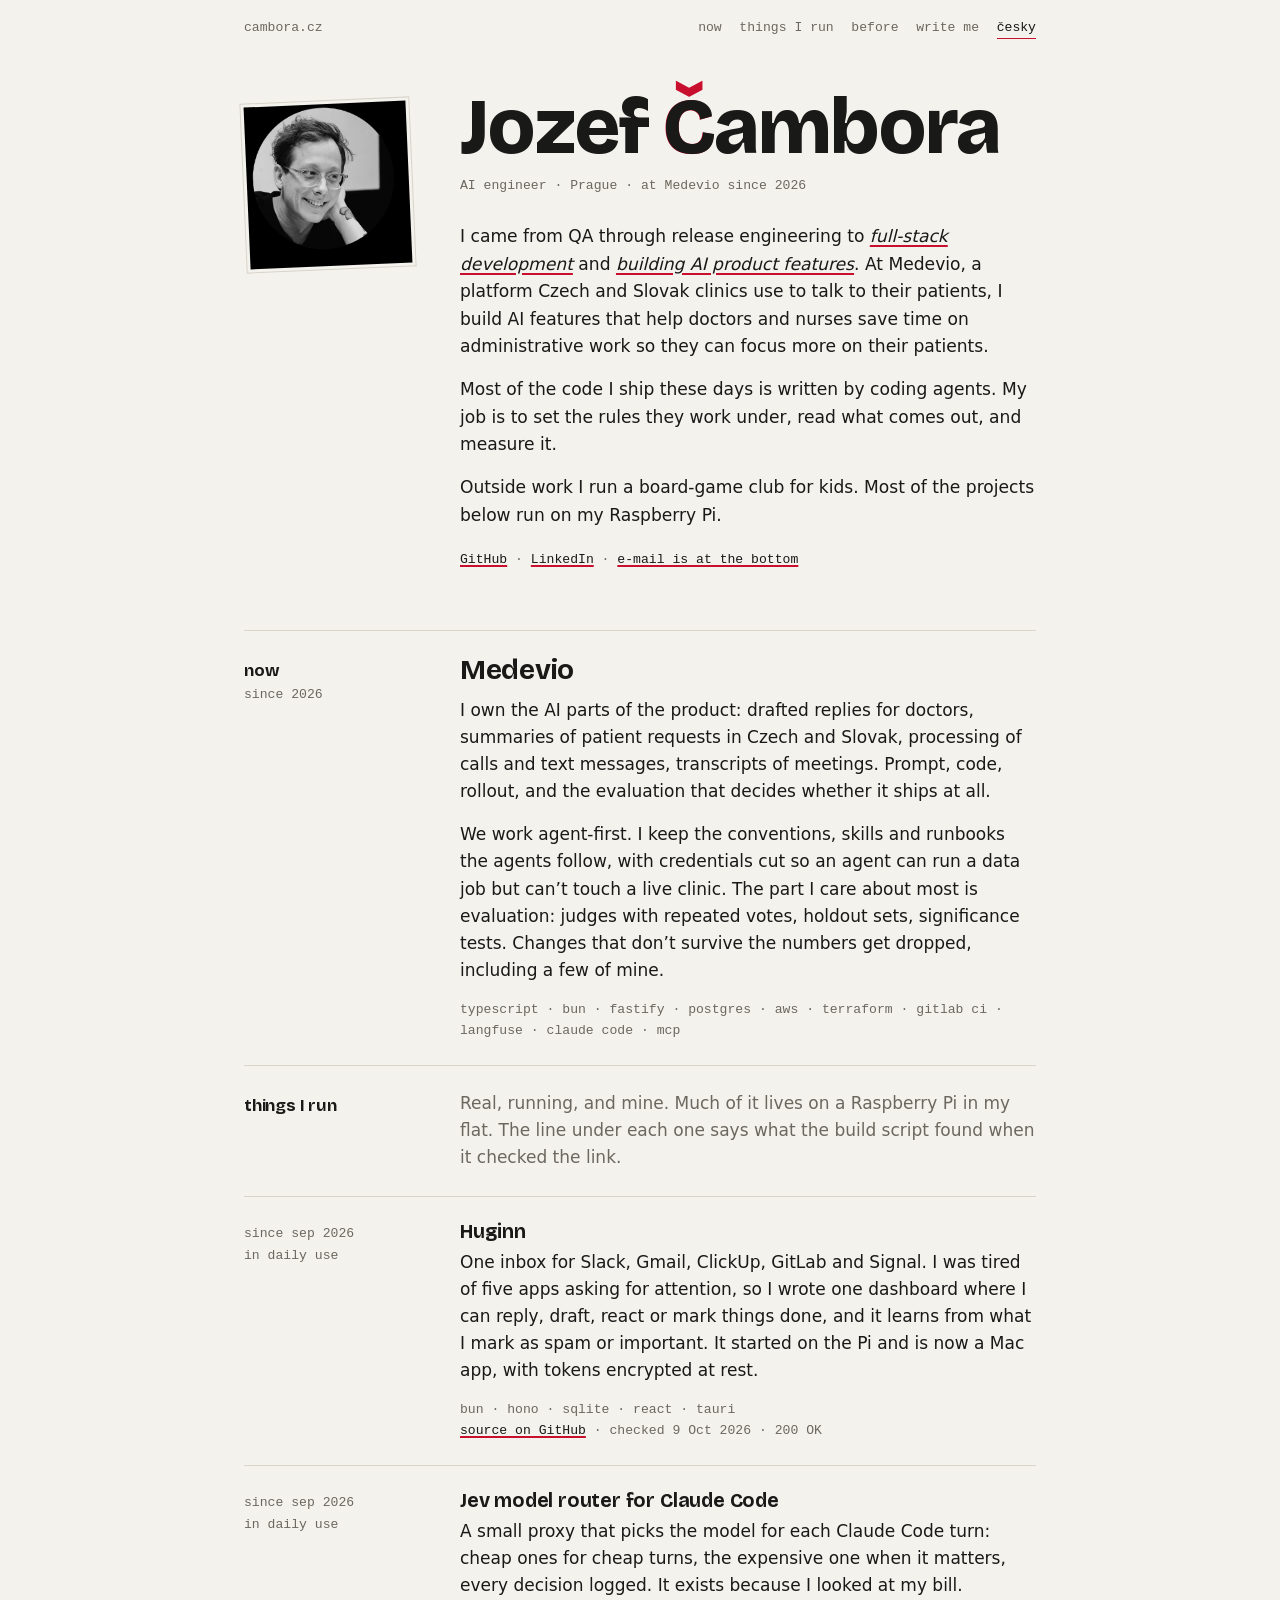
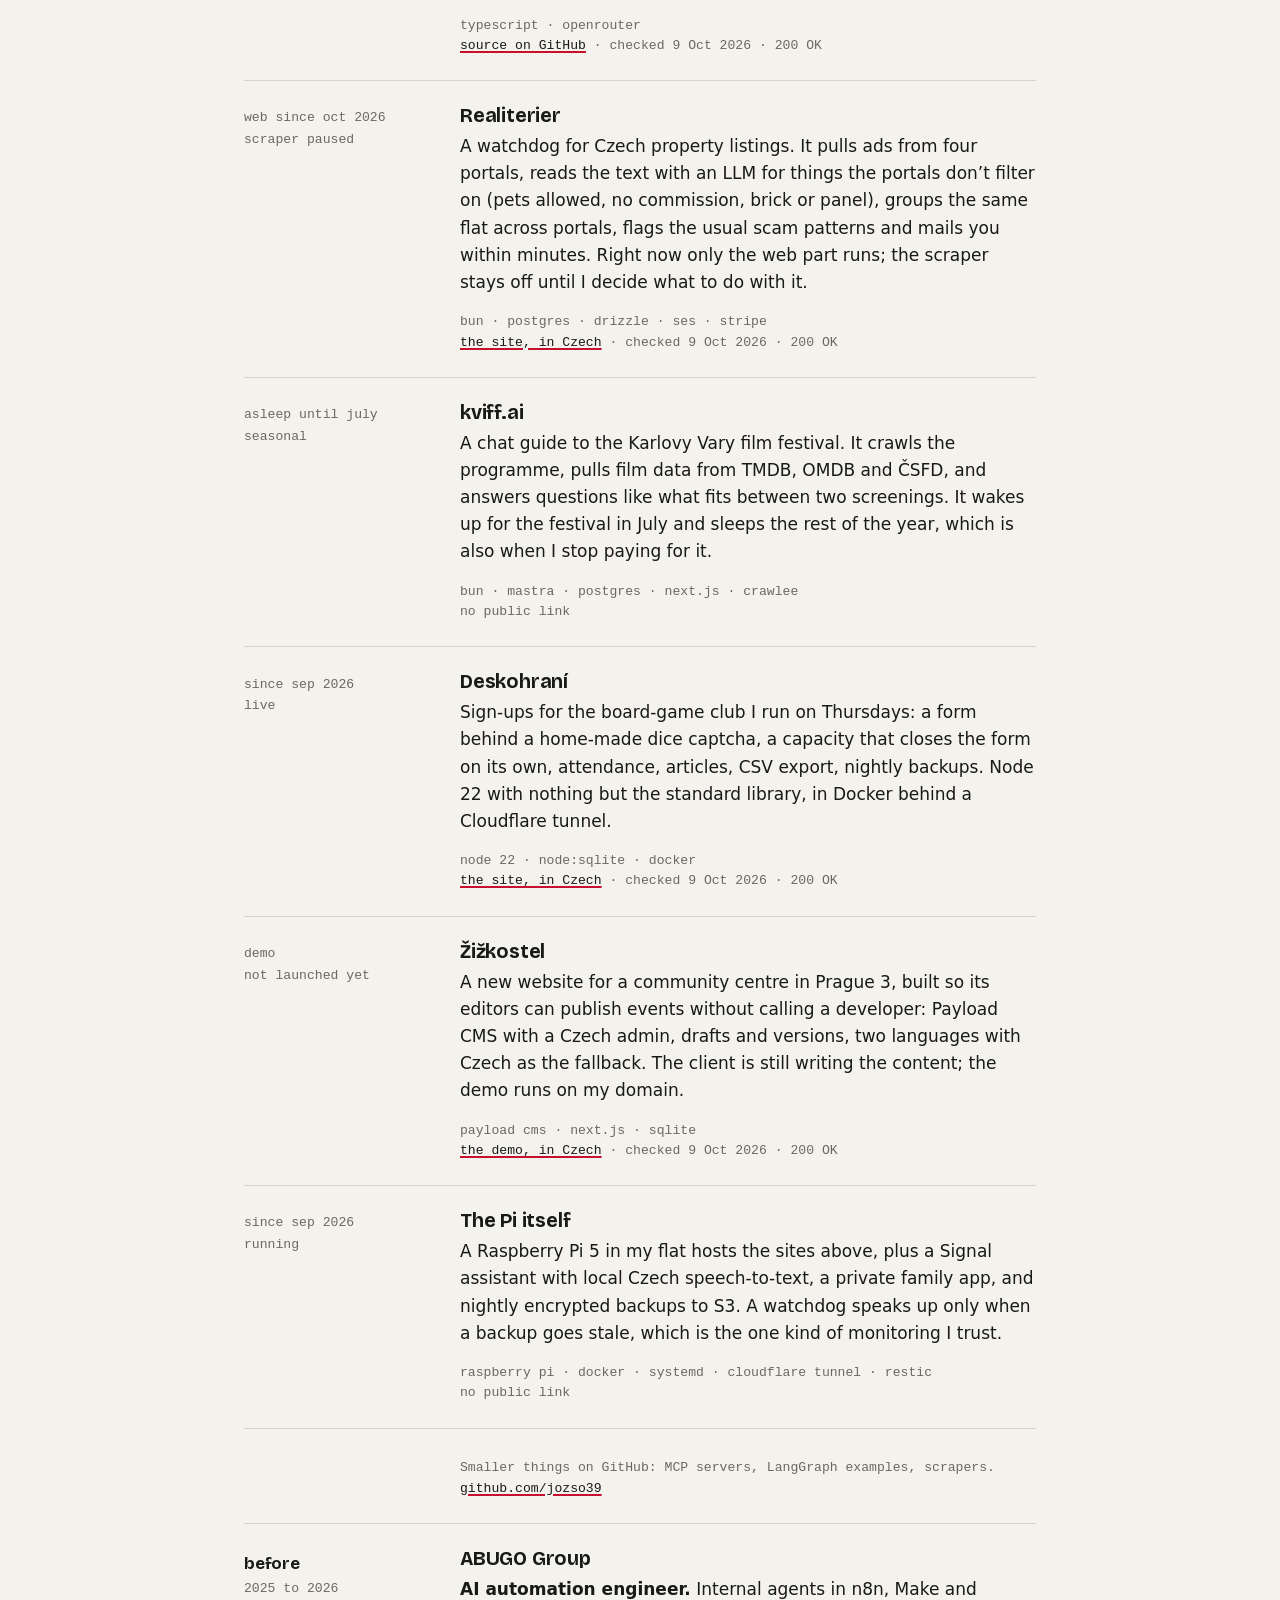
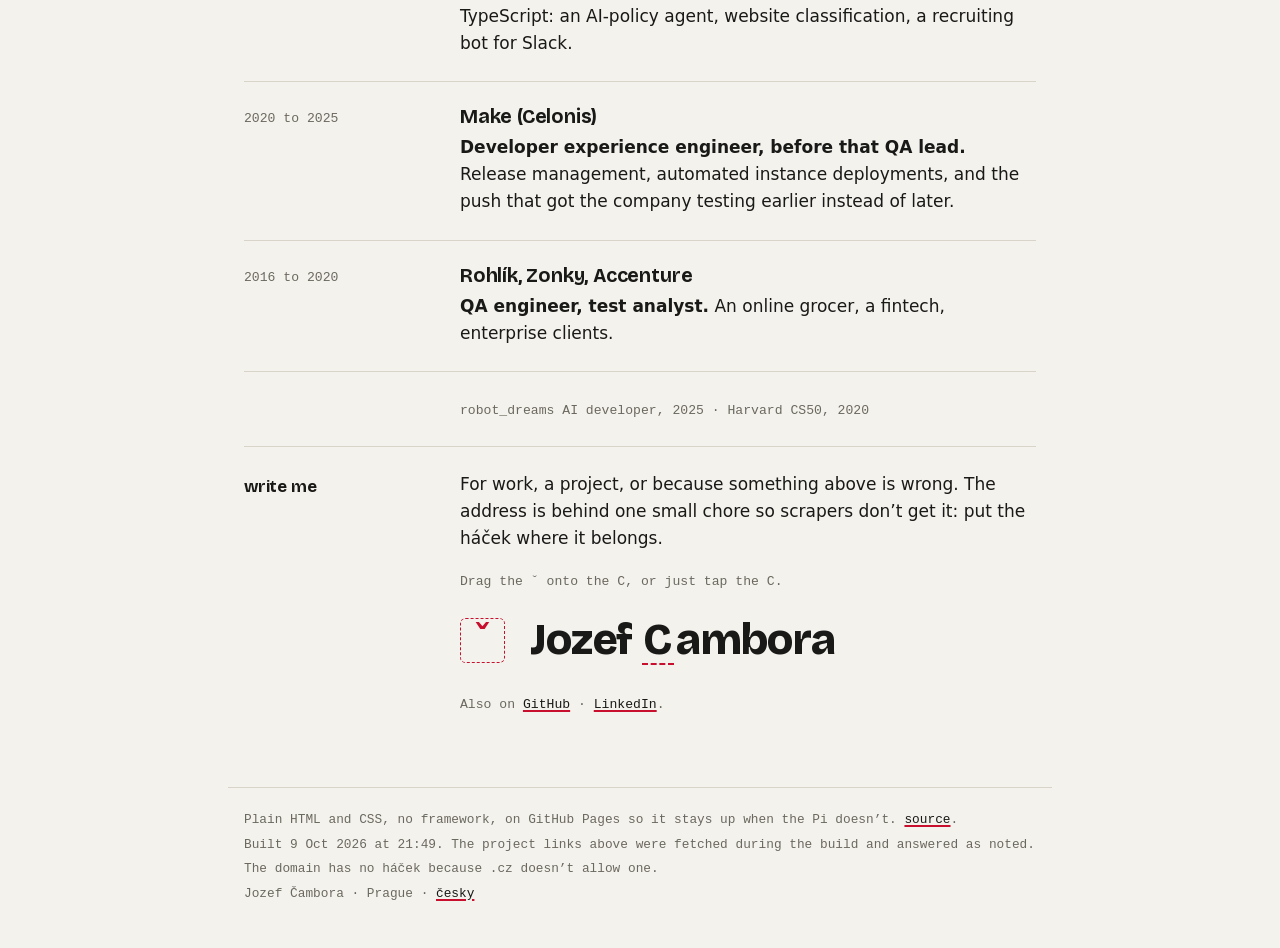
==== docs/index.html @ d1ac1c64 "Háček puzzle: see-through hook, letters sparkle as it passes over them While carried, the caron has " ====
<!doctype html>
<html lang="en">
<head>
<meta charset="utf-8">
<meta name="viewport" content="width=device-width,initial-scale=1">
<title>Jozef Čambora, AI engineer in Prague</title>
<meta name="description" content="QA and release engineering first, now building and measuring AI features at Medevio. What I run, where I worked, how to reach me.">
<link rel="canonical" href="https://cambora.cz/">
<link rel="alternate" hreflang="en" href="https://cambora.cz/">
<link rel="alternate" hreflang="cs" href="https://cambora.cz/cs/">
<link rel="alternate" hreflang="x-default" href="https://cambora.cz/">
<meta property="og:type" content="profile">
<meta property="og:title" content="Jozef Čambora, AI engineer in Prague">
<meta property="og:description" content="QA and release engineering first, now building and measuring AI features at Medevio. What I run, where I worked, how to reach me.">
<meta property="og:url" content="https://cambora.cz/">
<meta property="og:image" content="https://cambora.cz/og.jpg">
<meta property="og:locale" content="en_US">
<meta name="twitter:card" content="summary">
<meta name="theme-color" content="#f4f2ed" media="(prefers-color-scheme: light)">
<meta name="theme-color" content="#151513" media="(prefers-color-scheme: dark)">
<link rel="icon" href="./favicon.svg" type="image/svg+xml">
<link rel="preload" href="./fonts/bricolage-latin.woff2" as="font" type="font/woff2" crossorigin>
<link rel="stylesheet" href="./style.css">
<script type="application/ld+json">{"@context":"https://schema.org","@type":"Person","name":"Jozef Čambora","jobTitle":"AI engineer","url":"https://cambora.cz/","image":"https://cambora.cz/og.jpg","sameAs":["https://github.com/jozso39","https://www.linkedin.com/in/jozef-cambora"],"worksFor":{"@type":"Organization","name":"Medevio"},"address":{"@type":"PostalAddress","addressLocality":"Prague","addressCountry":"CZ"}}</script>
</head>
<body>
<a class="skip" href="#main">Skip to content</a>
<header class="top">
  <a class="brand" href="./">cambora.cz</a>
  <nav aria-label="Sections">
    <a href="#now">now</a>
    <a href="#work">things I run</a>
    <a href="#before">before</a>
    <a href="#contact">write me</a>
    <a class="lang" href="./cs/" hreflang="cs" lang="cs">česky</a>
  </nav>
</header>

<main id="main" class="page">
  <section class="hero">
    <img class="photo" src="./jozef.jpg" width="480" height="480" alt="Jozef Čambora" fetchpriority="high">
    <h1 aria-label="Jozef Čambora"><span aria-hidden="true">Jozef <span class="nw"><span class="ch"><span class="under">Č</span><span class="over">C</span></span>ambora</span></span></h1>
    <p class="role">AI engineer · Prague · at Medevio since 2026</p>
    <p class="intro">I came from QA through release engineering to <em>full-stack development</em> and <em>building AI product features</em>. At Medevio, a platform Czech and Slovak clinics use to talk to their patients, I build AI features that help doctors and nurses save time on administrative work so they can focus more on their patients.</p>
    <p class="intro">Most of the code I ship these days is written by coding agents. My job is to set the rules they work under, read what comes out, and measure it.</p>
    <p class="intro">Outside work I run a board-game club for kids. Most of the projects below run on my Raspberry Pi.</p>
    <p class="meta links"><a href="https://github.com/jozso39">GitHub</a> · <a href="https://www.linkedin.com/in/jozef-cambora">LinkedIn</a> · <a href="#contact">e-mail is at the bottom</a></p>
  </section>

  <section id="now" class="row first">
    <aside class="gutter"><span class="k">now</span><span>since 2026</span></aside>
    <div class="body">
      <h2>Medevio</h2>
      <p>I own the AI parts of the product: drafted replies for doctors, summaries of patient requests in Czech and Slovak, processing of calls and text messages, transcripts of meetings. Prompt, code, rollout, and the evaluation that decides whether it ships at all.</p>
      <p>We work agent-first. I keep the conventions, skills and runbooks the agents follow, with credentials cut so an agent can run a data job but can’t touch a live clinic. The part I care about most is evaluation: judges with repeated votes, holdout sets, significance tests. Changes that don’t survive the numbers get dropped, including a few of mine.</p>
      <p class="meta">typescript · bun · fastify · postgres · aws · terraform · gitlab ci · langfuse · claude code · mcp</p>
    </div>
  </section>

  <section id="work" class="row">
    <aside class="gutter"><span class="k">things I run</span></aside>
    <div class="body"><p class="lead">Real, running, and mine. Much of it lives on a Raspberry Pi in my flat. The line under each one says what the build script found when it checked the link.</p></div>
  </section>
  <section class="row">
    <aside class="gutter"><span>since sep 2026</span><span>in daily use</span></aside>
    <div class="body">
      <h3>Huginn</h3>
      <p>One inbox for Slack, Gmail, ClickUp, GitLab and Signal. I was tired of five apps asking for attention, so I wrote one dashboard where I can reply, draft, react or mark things done, and it learns from what I mark as spam or important. It started on the Pi and is now a Mac app, with tokens encrypted at rest.</p>
      <p class="meta">bun · hono · sqlite · react · tauri<br><a href="https://github.com/jozso39/huginn">source on GitHub</a> <span class="chk">· checked 9 Oct 2026 · 200 OK</span></p>
    </div>
  </section>
  <section class="row">
    <aside class="gutter"><span>since sep 2026</span><span>in daily use</span></aside>
    <div class="body">
      <h3>Jev model router for Claude Code</h3>
      <p>A small proxy that picks the model for each Claude Code turn: cheap ones for cheap turns, the expensive one when it matters, every decision logged. It exists because I looked at my bill.</p>
      <p class="meta">typescript · openrouter<br><a href="https://github.com/jozso39/jev-model-router-for-claude">source on GitHub</a> <span class="chk">· checked 9 Oct 2026 · 200 OK</span></p>
    </div>
  </section>
  <section class="row">
    <aside class="gutter"><span>web since oct 2026</span><span>scraper paused</span></aside>
    <div class="body">
      <h3>Realiterier</h3>
      <p>A watchdog for Czech property listings. It pulls ads from four portals, reads the text with an LLM for things the portals don’t filter on (pets allowed, no commission, brick or panel), groups the same flat across portals, flags the usual scam patterns and mails you within minutes. Right now only the web part runs; the scraper stays off until I decide what to do with it.</p>
      <p class="meta">bun · postgres · drizzle · ses · stripe<br><a href="https://realiterier.cambora.cz/">the site, in Czech</a> <span class="chk">· checked 9 Oct 2026 · 200 OK</span></p>
    </div>
  </section>
  <section class="row">
    <aside class="gutter"><span>asleep until july</span><span>seasonal</span></aside>
    <div class="body">
      <h3>kviff.ai</h3>
      <p>A chat guide to the Karlovy Vary film festival. It crawls the programme, pulls film data from TMDB, OMDB and ČSFD, and answers questions like what fits between two screenings. It wakes up for the festival in July and sleeps the rest of the year, which is also when I stop paying for it.</p>
      <p class="meta">bun · mastra · postgres · next.js · crawlee<br><span class="chk">no public link</span></p>
    </div>
  </section>
  <section class="row">
    <aside class="gutter"><span>since sep 2026</span><span>live</span></aside>
    <div class="body">
      <h3>Deskohraní</h3>
      <p>Sign-ups for the board-game club I run on Thursdays: a form behind a home-made dice captcha, a capacity that closes the form on its own, attendance, articles, CSV export, nightly backups. Node 22 with nothing but the standard library, in Docker behind a Cloudflare tunnel.</p>
      <p class="meta">node 22 · node:sqlite · docker<br><a href="https://deskohrani.cambora.cz/">the site, in Czech</a> <span class="chk">· checked 9 Oct 2026 · 200 OK</span></p>
    </div>
  </section>
  <section class="row">
    <aside class="gutter"><span>demo</span><span>not launched yet</span></aside>
    <div class="body">
      <h3>Žižkostel</h3>
      <p>A new website for a community centre in Prague 3, built so its editors can publish events without calling a developer: Payload CMS with a Czech admin, drafts and versions, two languages with Czech as the fallback. The client is still writing the content; the demo runs on my domain.</p>
      <p class="meta">payload cms · next.js · sqlite<br><a href="https://zizkostel.cambora.cz/cs">the demo, in Czech</a> <span class="chk">· checked 9 Oct 2026 · 200 OK</span></p>
    </div>
  </section>
  <section class="row">
    <aside class="gutter"><span>since sep 2026</span><span>running</span></aside>
    <div class="body">
      <h3>The Pi itself</h3>
      <p>A Raspberry Pi 5 in my flat hosts the sites above, plus a Signal assistant with local Czech speech-to-text, a private family app, and nightly encrypted backups to S3. A watchdog speaks up only when a backup goes stale, which is the one kind of monitoring I trust.</p>
      <p class="meta">raspberry pi · docker · systemd · cloudflare tunnel · restic<br><span class="chk">no public link</span></p>
    </div>
  </section>
  <section class="row">
    <aside class="gutter"></aside>
    <div class="body"><p class="meta">Smaller things on GitHub: MCP servers, LangGraph examples, scrapers. <a href="https://github.com/jozso39">github.com/jozso39</a></p></div>
  </section>


  <section class="row" id="before">
    <aside class="gutter"><span class="k">before</span><span>2025 to 2026</span></aside>
    <div class="body">
      <h3>ABUGO Group</h3>
      <p><span class="rolename">AI automation engineer.</span> Internal agents in n8n, Make and TypeScript: an AI-policy agent, website classification, a recruiting bot for Slack.</p>
    </div>
  </section>
  <section class="row">
    <aside class="gutter"><span>2020 to 2025</span></aside>
    <div class="body">
      <h3>Make (Celonis)</h3>
      <p><span class="rolename">Developer experience engineer, before that QA lead.</span> Release management, automated instance deployments, and the push that got the company testing earlier instead of later.</p>
    </div>
  </section>
  <section class="row">
    <aside class="gutter"><span>2016 to 2020</span></aside>
    <div class="body">
      <h3>Rohlík, Zonky, Accenture</h3>
      <p><span class="rolename">QA engineer, test analyst.</span> An online grocer, a fintech, enterprise clients.</p>
    </div>
  </section>
  <section class="row">
    <aside class="gutter"></aside>
    <div class="body"><p class="meta">robot_dreams AI developer, 2025 · Harvard CS50, 2020</p></div>
  </section>

  <section id="contact" class="row">
    <aside class="gutter"><span class="k">write me</span></aside>
    <div class="body">
      <p>For work, a project, or because something above is wrong. The address is behind one small chore so scrapers don’t get it: put the háček where it belongs.</p>
      <div class="hacek" id="hacek" data-u="jozef" data-d="cambora" data-t="cz">
        <p class="meta hint" id="hint">Drag the ˇ onto the C, or just tap the C.</p>
        <div class="stage">
          <span class="slot"><span class="caron" id="caron" aria-hidden="true" title="ˇ">ˇ</span></span>
          <span class="word" id="word"><span class="l">J</span><span class="l">o</span><span class="l">z</span><span class="l">e</span><span class="l">f</span> <button type="button" class="target" id="target" aria-label="Put the háček on the C and show the e-mail address" aria-describedby="hint" aria-pressed="false">C</button><span class="l">a</span><span class="l">m</span><span class="l">b</span><span class="l">o</span><span class="l">r</span><span class="l">a</span></span>
        </div>
        <div class="reveal" id="reveal" hidden>
          <p class="success">That’s the one.</p>
          <p class="addr"><a id="mail" href="#contact"></a> <button type="button" id="copy" class="meta" data-copied="copied">copy</button></p>
        </div>
        <noscript><p class="meta">No JavaScript? jozef at cambora dot cz.</p></noscript>
      </div>
      <p class="meta">Also on <a href="https://github.com/jozso39">GitHub</a> · <a href="https://www.linkedin.com/in/jozef-cambora">LinkedIn</a>.</p>
    </div>
  </section>
</main>

<footer class="bottom">
  <p>Plain HTML and CSS, no framework, on GitHub Pages so it stays up when the Pi doesn’t. <a href="https://github.com/jozso39/cambora.cz">source</a>.</p>
  <p>Built 9 Oct 2026 at 21:49. The project links above were fetched during the build and answered as noted.</p>
  <p>The domain has no háček because .cz doesn’t allow one.</p>
  <p>Jozef Čambora · Prague · <a href="./cs/" hreflang="cs" lang="cs">česky</a></p>
</footer>
<script src="./site.js" defer></script>
</body>
</html>
---- docs/style.css ----
/* cambora.cz
   One mark on the page: the háček, in proofreader's red. A mono gutter on the
   left carries dates and status like a ledger; the prose sits on the right.
   No cards, no badges. Self-hosted display face, system fonts for the rest. */

@font-face {
  font-family: "Bricolage";
  src: url(fonts/bricolage-latin.woff2) format("woff2");
  font-weight: 200 800;
  font-display: swap;
  unicode-range: U+0000-00FF, U+0131, U+0152-0153, U+02BB-02BC, U+02C6, U+02DA, U+02DC, U+2000-206F, U+2074, U+20AC, U+2122, U+2191, U+2193, U+2212, U+2215, U+FEFF, U+FFFD;
}
@font-face {
  font-family: "Bricolage";
  src: url(fonts/bricolage-latin-ext.woff2) format("woff2");
  font-weight: 200 800;
  font-display: swap;
  unicode-range: U+0100-02AF, U+0300-0301, U+0303-0304, U+0308-0309, U+0323, U+0329, U+1E00-1EFF, U+2020, U+20A0-20AB, U+20AD-20CF, U+2113, U+2C60-2C7F, U+A720-A7FF;
}

:root {
  color-scheme: light dark;
  --paper: #f4f2ed;
  --paper-2: #ebe8e1;
  --ink: #191917;
  --ink-2: #6b685f;
  --line: #d8d4ca;
  --red: #c8102e;
  --red-ink: #a30d25;
  --display: "Bricolage", ui-sans-serif, system-ui, sans-serif;
  --mono: ui-monospace, "SF Mono", Menlo, Consolas, "Liberation Mono", monospace;
  --measure: 38rem;
  --gutter: 11rem;
  --gap: 2.5rem;
}

@media (prefers-color-scheme: dark) {
  :root {
    --paper: #151513;
    --paper-2: #1e1d1a;
    --ink: #e8e4dc;
    --ink-2: #9c978c;
    --line: #2e2c28;
    --red: #f0605f;
    --red-ink: #f58d8c;
  }
}

* { box-sizing: border-box; }
html { -webkit-text-size-adjust: 100%; scroll-behavior: smooth; }
@media (prefers-reduced-motion: reduce) {
  html { scroll-behavior: auto; }
  *, *::before, *::after { animation: none !important; transition: none !important; }
}

body {
  margin: 0;
  background: var(--paper);
  color: var(--ink);
  font: 17px/1.6 ui-sans-serif, system-ui, -apple-system, "Segoe UI", Roboto, "Helvetica Neue", Arial, sans-serif;
  overflow-x: hidden;
}

a {
  color: inherit;
  text-decoration: underline;
  text-decoration-color: var(--red);
  text-decoration-thickness: 1.5px;
  text-underline-offset: 0.18em;
}
a:hover { color: var(--red-ink); }
:focus-visible { outline: 2px solid var(--red); outline-offset: 3px; border-radius: 2px; }

h1, h2, h3 { font-family: var(--display); margin: 0; line-height: 1.1; letter-spacing: -0.01em; font-weight: 700; }
p { margin: 0 0 1rem; }

.meta, .gutter, .top, .role { font-family: var(--mono); font-size: 0.82rem; line-height: 1.55; }
.meta { color: var(--ink-2); }
.meta a { color: var(--ink); }
.chk { white-space: nowrap; }

.skip {
  position: absolute; left: 1rem; top: -4rem; z-index: 100;
  background: var(--red); color: #fff; padding: 0.5rem 0.75rem; border-radius: 0.3rem;
}
.skip:focus { top: 1rem; }

/* ---- top line ------------------------------------------------------------ */

.top, .page, .bottom {
  max-width: calc(var(--gutter) + var(--gap) + var(--measure));
  margin: 0 auto;
  padding-left: 1rem;
  padding-right: 1rem;
}
.top {
  padding-top: 1.1rem;
  display: flex;
  justify-content: space-between;
  align-items: baseline;
  flex-wrap: wrap;
  gap: 0.4rem 1rem;
}
.brand { text-decoration: none; color: var(--ink-2); }
.top nav { display: flex; flex-wrap: wrap; gap: 0.3rem 1.1rem; }
.top nav a { text-decoration: none; color: var(--ink-2); }
.top nav a:hover { color: var(--red-ink); }
.top nav .lang { color: var(--ink); border-bottom: 1.5px solid var(--red); }

/* ---- hero ----------------------------------------------------------------- */

.page { padding-bottom: 3rem; }
.hero { position: relative; padding: 3.2rem 0 1.2rem; }
.hero h1 {
  font-size: clamp(2.6rem, 9.5vw, 4.9rem);
  font-weight: 800;
  letter-spacing: -0.035em;
  line-height: 0.95;
  margin-bottom: 0.7rem;
}
/* If the name has to wrap, it wraps at the space, never inside the surname. */
.nw { white-space: nowrap; }
/* A red Č underneath, the ink C on top: only the háček shows red, whatever the font. */
.ch { position: relative; display: inline-block; }
.ch .under { color: var(--red); }
.ch .over { position: absolute; left: 0; top: 0; color: var(--ink); }
.role { color: var(--ink-2); margin-bottom: 1.7rem; }
.intro { max-width: var(--measure); font-size: 1.07rem; }
.intro em { font-style: italic; text-decoration: underline; text-decoration-color: var(--red); text-decoration-thickness: 1.5px; text-underline-offset: 0.18em; }
.links { margin-top: 1.3rem; }
.photo {
  float: right;
  width: 7rem; height: 7rem;
  object-fit: cover;
  margin: 0.2rem 0 1rem 1rem;
  border: 3px solid var(--paper);
  outline: 1px solid var(--line);
  transform: rotate(-2.5deg);
}

/* ---- the ledger ----------------------------------------------------------- */

.row {
  display: grid;
  grid-template-columns: 1fr;
  gap: 0.35rem var(--gap);
  padding: 1.5rem 0;
  border-top: 1px solid var(--line);
}
.row.first { margin-top: 1.5rem; }
.gutter { color: var(--ink-2); display: flex; flex-wrap: wrap; gap: 0.1rem 0.8rem; align-content: start; }
.gutter .k {
  font-family: var(--display);
  font-size: 1.05rem;
  font-weight: 700;
  color: var(--ink);
  letter-spacing: -0.01em;
}
.body { min-width: 0; max-width: var(--measure); }
.body h2 { font-size: 1.75rem; margin-bottom: 0.7rem; }
.body h3 { font-size: 1.22rem; margin-bottom: 0.4rem; }
.body p:last-child { margin-bottom: 0; }
.body .meta { margin-top: 0.35rem; }
.lead { color: var(--ink-2); }
.rolename { font-weight: 600; }

@media (min-width: 860px) {
  .row { grid-template-columns: var(--gutter) minmax(0, var(--measure)); }
  .gutter { flex-direction: column; gap: 0.1rem; padding-top: 0.2rem; }
  .hero { padding-left: calc(var(--gutter) + var(--gap)); }
  .photo {
    position: absolute; left: 0; top: 3.9rem;
    float: none; margin: 0;
    width: 10.5rem; height: 10.5rem;
  }
}
@media (min-width: 600px) and (max-width: 859px) {
  .photo { width: 9rem; height: 9rem; }
}

/* ---- the háček puzzle ----------------------------------------------------- */

.hacek { margin: 1.2rem 0 1.2rem; }
.hint { margin-bottom: 0.9rem; }
.stage {
  display: flex;
  align-items: center;
  flex-wrap: wrap;
  gap: 1rem 1.6rem;
  margin: 0 0 0.4rem;
  min-height: 3.2rem;
}
/* The slot keeps the caron's place in the row while the caron itself is
   position:fixed under the pointer, so the word never jumps. */
.slot { flex: none; width: 2.8rem; height: 2.8rem; }
.solved .slot { display: none; }
.caron {
  display: inline-grid;
  place-items: center;
  width: 2.8rem; height: 2.8rem;
  font-family: var(--display);
  font-size: 2.3rem;
  font-weight: 800;
  line-height: 1;
  color: var(--red);
  border: 1.5px dashed var(--red);
  border-radius: 0.35rem;
  cursor: grab;
  touch-action: none;
  user-select: none;
  -webkit-user-select: none;
  background: transparent;
}
/* While carried, only the hook shows: no box, so the letters stay visible under it. */
.caron.dragging { position: fixed; z-index: 20; cursor: grabbing; border-color: transparent; }
.caron[hidden] { display: none; }
.word {
  font-family: var(--display);
  font-size: clamp(2rem, 8vw, 2.7rem);
  font-weight: 800;
  letter-spacing: -0.03em;
  white-space: nowrap;
}
.target {
  position: relative;
  font: inherit;
  color: var(--ink);
  background: transparent;
  border: 0;
  border-bottom: 2px dashed var(--red);
  padding: 0 0.04em;
  margin: 0 0.02em;
  line-height: 1;
  cursor: pointer;
  transition: transform 0.15s;
}
.target.over, .target:hover { transform: scale(1.1); }
.solved .target { border-bottom-color: transparent; cursor: default; animation: settle 0.45s cubic-bezier(0.2, 0.8, 0.2, 1); }
.solved .target .under { color: var(--red); }
.solved .target .over { position: absolute; left: 0.04em; top: 0; color: var(--ink); }
@keyframes settle { from { transform: scale(1.2); } to { transform: scale(1); } }
/* Letters sparkle when the háček passes over them: a flash of red and a few
   stars flying off. Stars are spawned by site.js and removed when they finish. */
.word .l { position: relative; }
.spark { animation: spark 0.6s ease-out; }
@keyframes spark {
  0%, 30% { color: var(--red); text-shadow: 0 0 0.35em rgba(200, 16, 46, 0.45); }
}
.sparkle {
  position: absolute;
  left: 50%; top: 30%;
  width: 0.3em; height: 0.3em;
  margin: -0.15em 0 0 -0.15em;
  background: var(--red);
  clip-path: polygon(50% 0, 61% 39%, 100% 50%, 61% 61%, 50% 100%, 39% 61%, 0 50%, 39% 39%);
  pointer-events: none;
  animation: fly 0.65s ease-out forwards;
}
.sparkle.ink { background: var(--ink); width: 0.2em; height: 0.2em; margin: -0.1em 0 0 -0.1em; }
@keyframes fly {
  from { transform: translate(0, 0) scale(0.2) rotate(0deg); opacity: 1; }
  60% { opacity: 1; }
  to { transform: translate(var(--dx), var(--dy)) scale(1) rotate(90deg); opacity: 0; }
}
.reveal[hidden] { display: none; }
.success { color: var(--ink-2); margin: 0.6rem 0 0.3rem; }
.addr { display: flex; flex-wrap: wrap; align-items: baseline; gap: 0.4rem 0.9rem; margin: 0; }
.addr a { font-family: var(--display); font-size: 1.35rem; font-weight: 700; word-break: break-all; }
.addr button {
  font: inherit;
  color: var(--ink-2);
  background: transparent;
  border: 1px solid var(--line);
  border-radius: 999px;
  padding: 0.15rem 0.7rem;
  cursor: pointer;
}
.addr button:hover { border-color: var(--red); color: var(--red-ink); }

/* ---- footer --------------------------------------------------------------- */

.bottom {
  padding-top: 1.4rem;
  padding-bottom: 2.5rem;
  border-top: 1px solid var(--line);
  color: var(--ink-2);
  font-family: var(--mono);
  font-size: 0.8rem;
  line-height: 1.6;
}
.bottom p { margin-bottom: 0.25rem; }
.bottom a { color: var(--ink); }
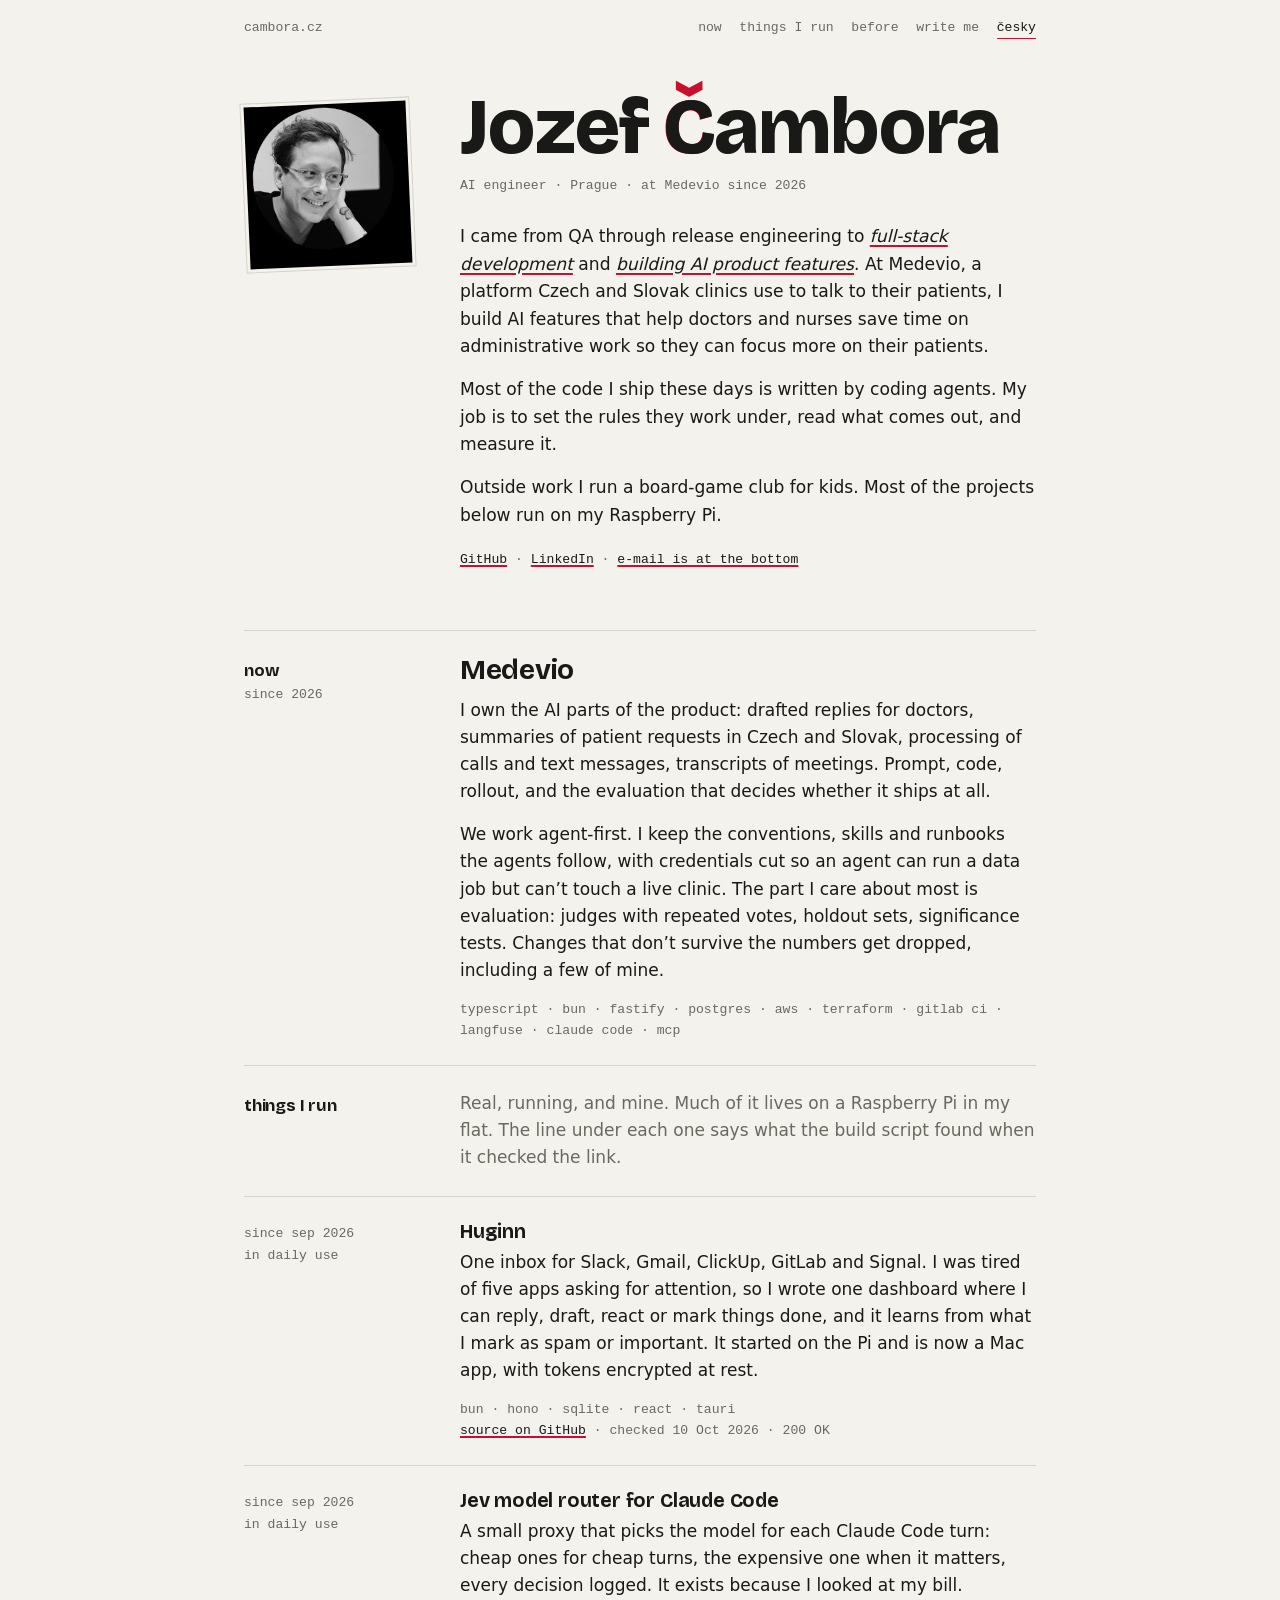
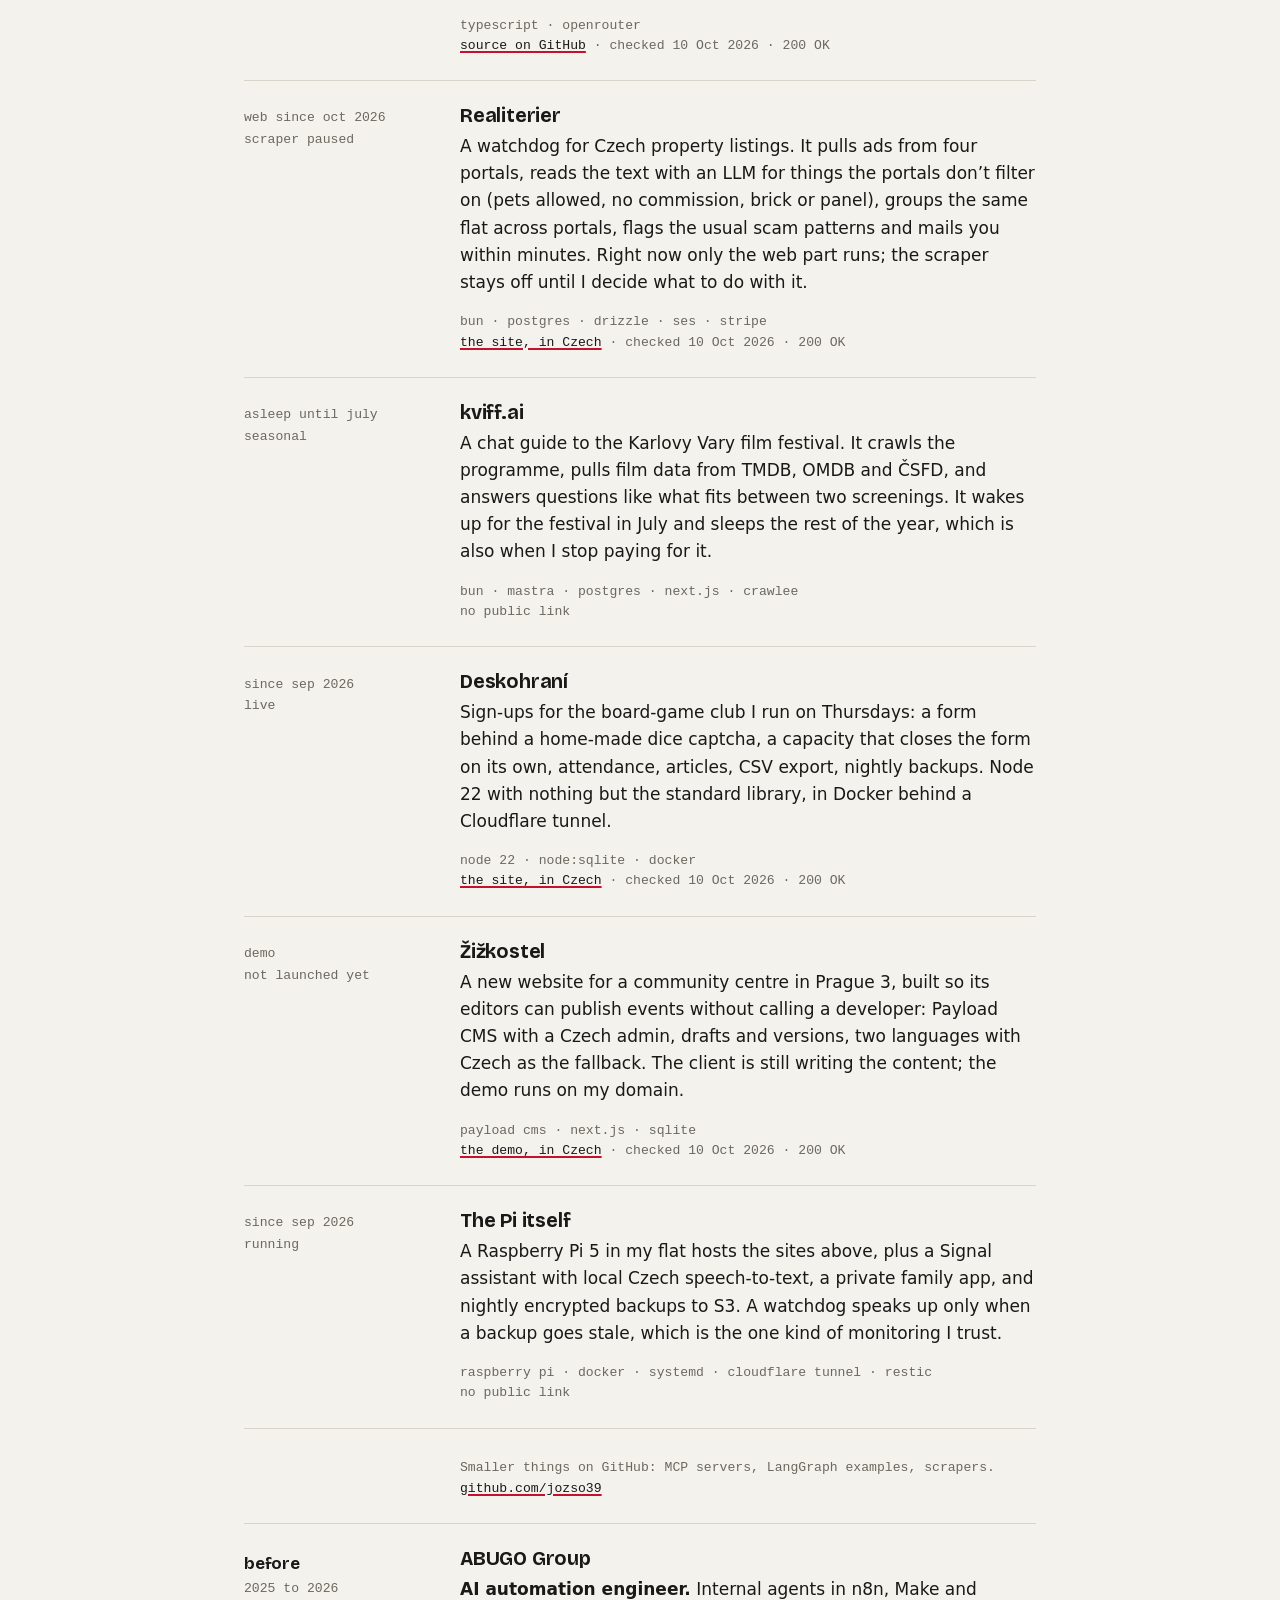
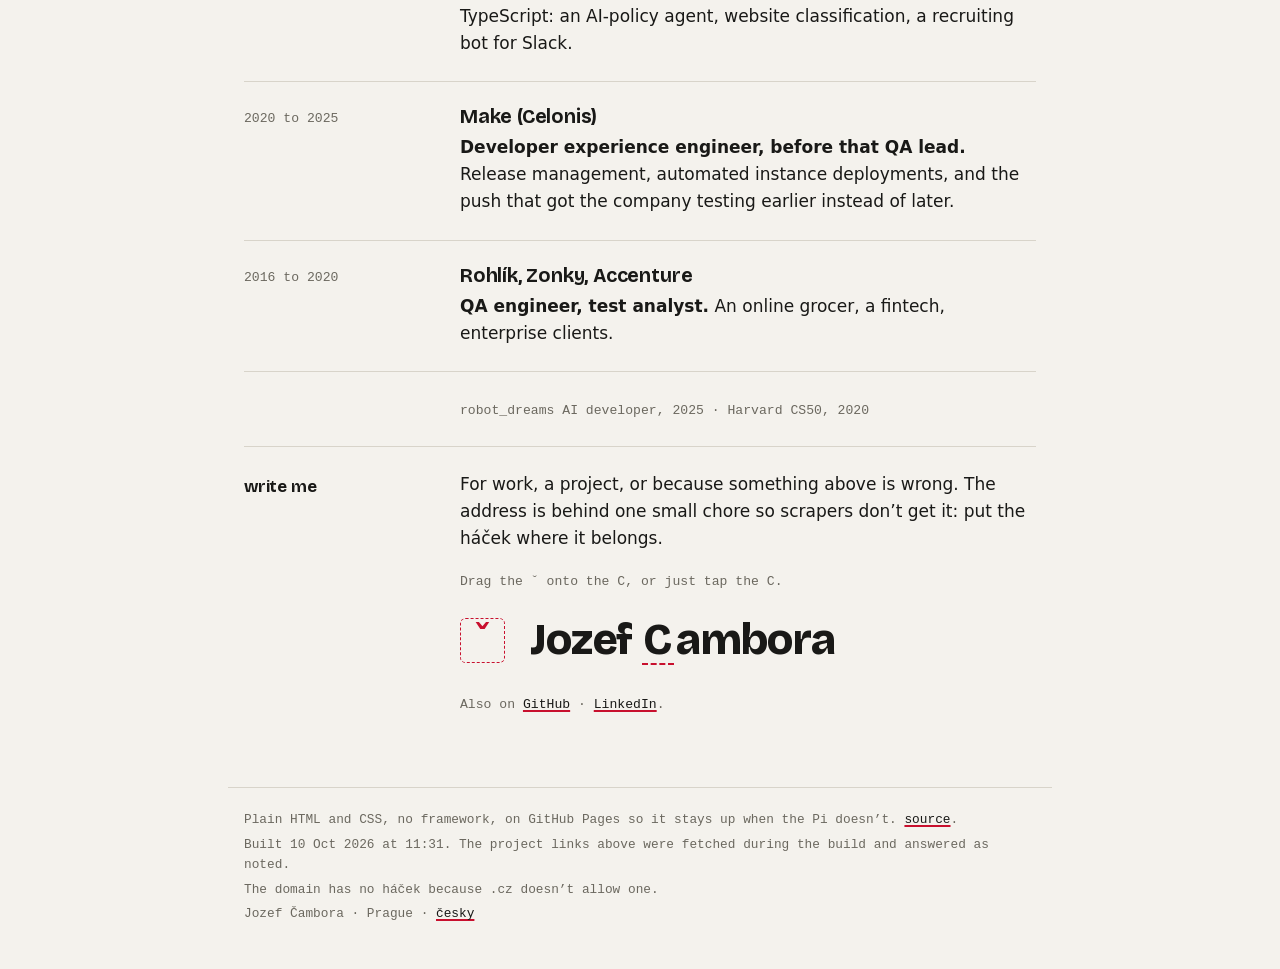
==== commit 9fdc448b: "Czech hero: AI automations, and coding agents I build myself Co-Authored-By: Claude Opus 5.5 <norepl" ====
--- a/docs/index.html
+++ b/docs/index.html
@@ -66,7 +66,7 @@
     <div class="body">
       <h3>Huginn</h3>
       <p>One inbox for Slack, Gmail, ClickUp, GitLab and Signal. I was tired of five apps asking for attention, so I wrote one dashboard where I can reply, draft, react or mark things done, and it learns from what I mark as spam or important. It started on the Pi and is now a Mac app, with tokens encrypted at rest.</p>
-      <p class="meta">bun · hono · sqlite · react · tauri<br><a href="https://github.com/jozso39/huginn">source on GitHub</a> <span class="chk">· checked 9 Oct 2026 · 200 OK</span></p>
+      <p class="meta">bun · hono · sqlite · react · tauri<br><a href="https://github.com/jozso39/huginn">source on GitHub</a> <span class="chk">· checked 10 Oct 2026 · 200 OK</span></p>
     </div>
   </section>
   <section class="row">
@@ -74,7 +74,7 @@
     <div class="body">
       <h3>Jev model router for Claude Code</h3>
       <p>A small proxy that picks the model for each Claude Code turn: cheap ones for cheap turns, the expensive one when it matters, every decision logged. It exists because I looked at my bill.</p>
-      <p class="meta">typescript · openrouter<br><a href="https://github.com/jozso39/jev-model-router-for-claude">source on GitHub</a> <span class="chk">· checked 9 Oct 2026 · 200 OK</span></p>
+      <p class="meta">typescript · openrouter<br><a href="https://github.com/jozso39/jev-model-router-for-claude">source on GitHub</a> <span class="chk">· checked 10 Oct 2026 · 200 OK</span></p>
     </div>
   </section>
   <section class="row">
@@ -82,7 +82,7 @@
     <div class="body">
       <h3>Realiterier</h3>
       <p>A watchdog for Czech property listings. It pulls ads from four portals, reads the text with an LLM for things the portals don’t filter on (pets allowed, no commission, brick or panel), groups the same flat across portals, flags the usual scam patterns and mails you within minutes. Right now only the web part runs; the scraper stays off until I decide what to do with it.</p>
-      <p class="meta">bun · postgres · drizzle · ses · stripe<br><a href="https://realiterier.cambora.cz/">the site, in Czech</a> <span class="chk">· checked 9 Oct 2026 · 200 OK</span></p>
+      <p class="meta">bun · postgres · drizzle · ses · stripe<br><a href="https://realiterier.cambora.cz/">the site, in Czech</a> <span class="chk">· checked 10 Oct 2026 · 200 OK</span></p>
     </div>
   </section>
   <section class="row">
@@ -98,7 +98,7 @@
     <div class="body">
       <h3>Deskohraní</h3>
       <p>Sign-ups for the board-game club I run on Thursdays: a form behind a home-made dice captcha, a capacity that closes the form on its own, attendance, articles, CSV export, nightly backups. Node 22 with nothing but the standard library, in Docker behind a Cloudflare tunnel.</p>
-      <p class="meta">node 22 · node:sqlite · docker<br><a href="https://deskohrani.cambora.cz/">the site, in Czech</a> <span class="chk">· checked 9 Oct 2026 · 200 OK</span></p>
+      <p class="meta">node 22 · node:sqlite · docker<br><a href="https://deskohrani.cambora.cz/">the site, in Czech</a> <span class="chk">· checked 10 Oct 2026 · 200 OK</span></p>
     </div>
   </section>
   <section class="row">
@@ -106,7 +106,7 @@
     <div class="body">
       <h3>Žižkostel</h3>
       <p>A new website for a community centre in Prague 3, built so its editors can publish events without calling a developer: Payload CMS with a Czech admin, drafts and versions, two languages with Czech as the fallback. The client is still writing the content; the demo runs on my domain.</p>
-      <p class="meta">payload cms · next.js · sqlite<br><a href="https://zizkostel.cambora.cz/cs">the demo, in Czech</a> <span class="chk">· checked 9 Oct 2026 · 200 OK</span></p>
+      <p class="meta">payload cms · next.js · sqlite<br><a href="https://zizkostel.cambora.cz/cs">the demo, in Czech</a> <span class="chk">· checked 10 Oct 2026 · 200 OK</span></p>
     </div>
   </section>
   <section class="row">
@@ -172,7 +172,7 @@
 
 <footer class="bottom">
   <p>Plain HTML and CSS, no framework, on GitHub Pages so it stays up when the Pi doesn’t. <a href="https://github.com/jozso39/cambora.cz">source</a>.</p>
-  <p>Built 9 Oct 2026 at 21:49. The project links above were fetched during the build and answered as noted.</p>
+  <p>Built 10 Oct 2026 at 11:31. The project links above were fetched during the build and answered as noted.</p>
   <p>The domain has no háček because .cz doesn’t allow one.</p>
   <p>Jozef Čambora · Prague · <a href="./cs/" hreflang="cs" lang="cs">česky</a></p>
 </footer>
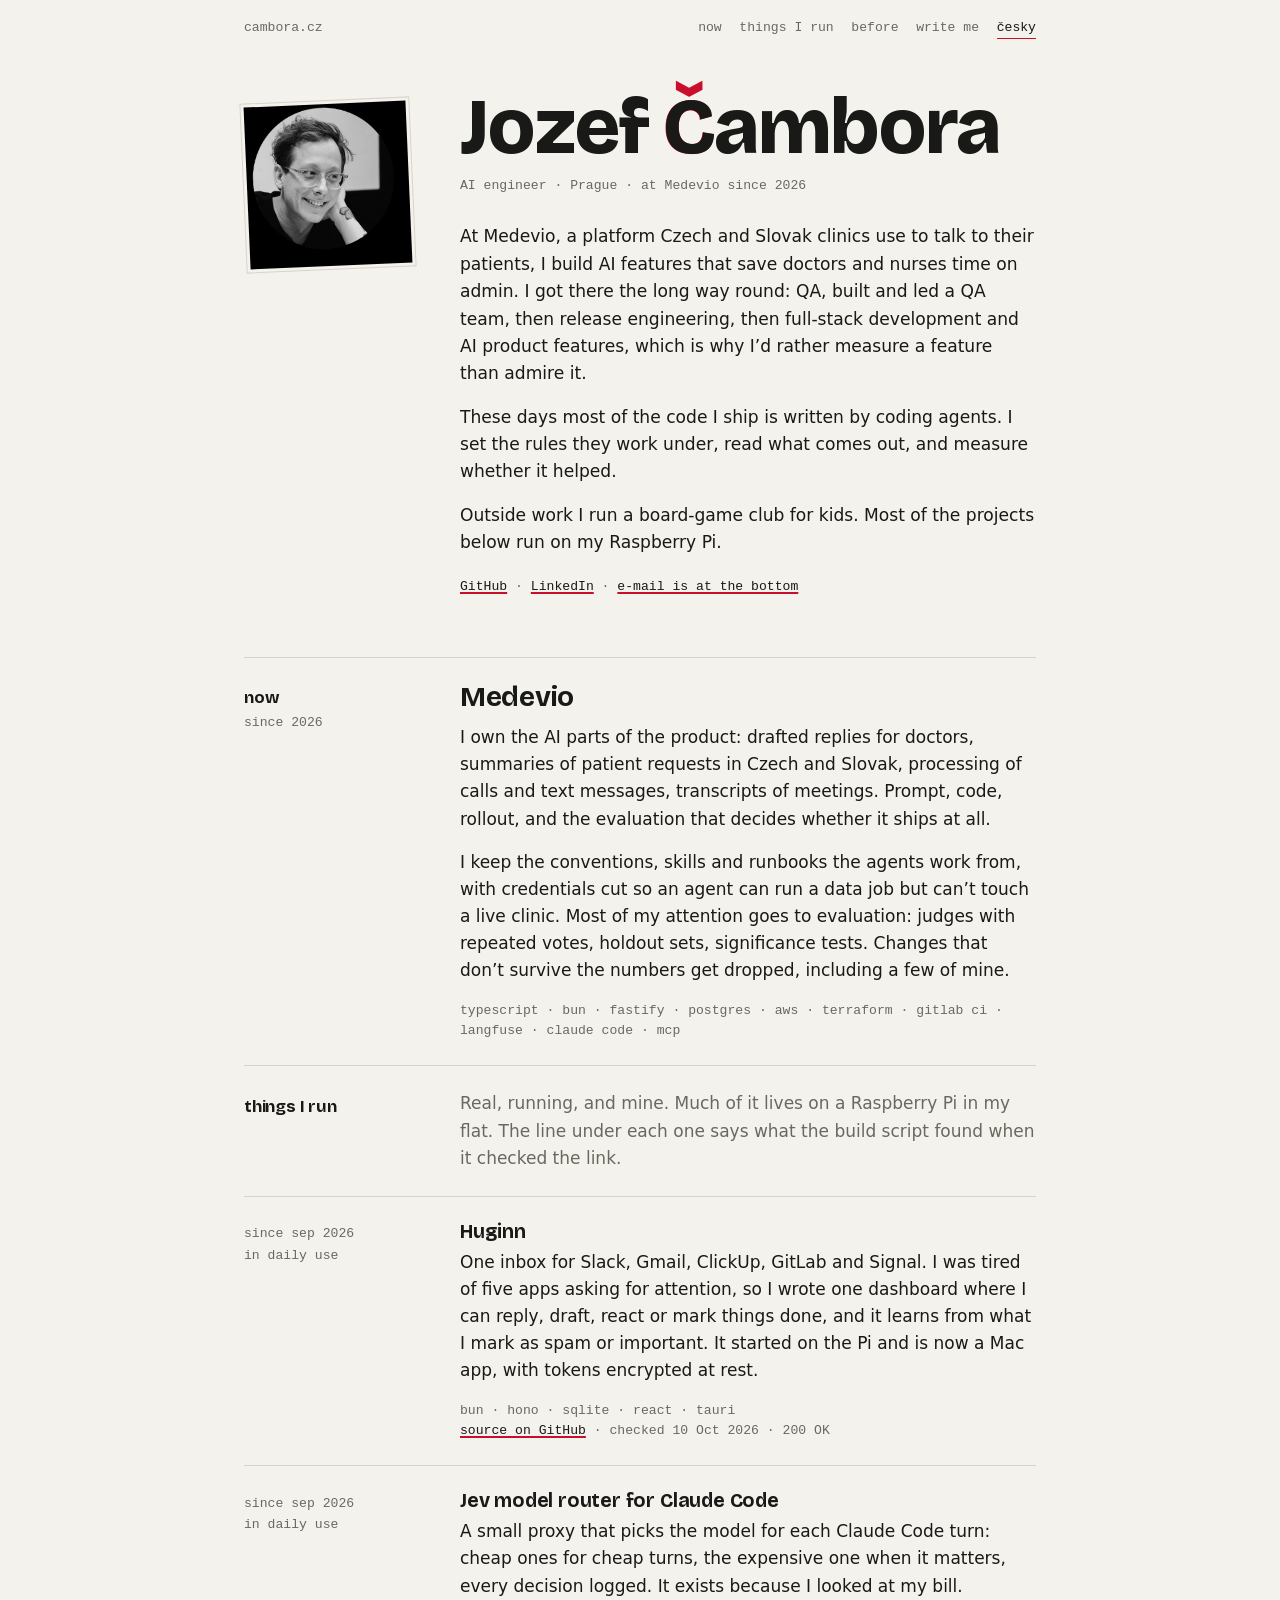
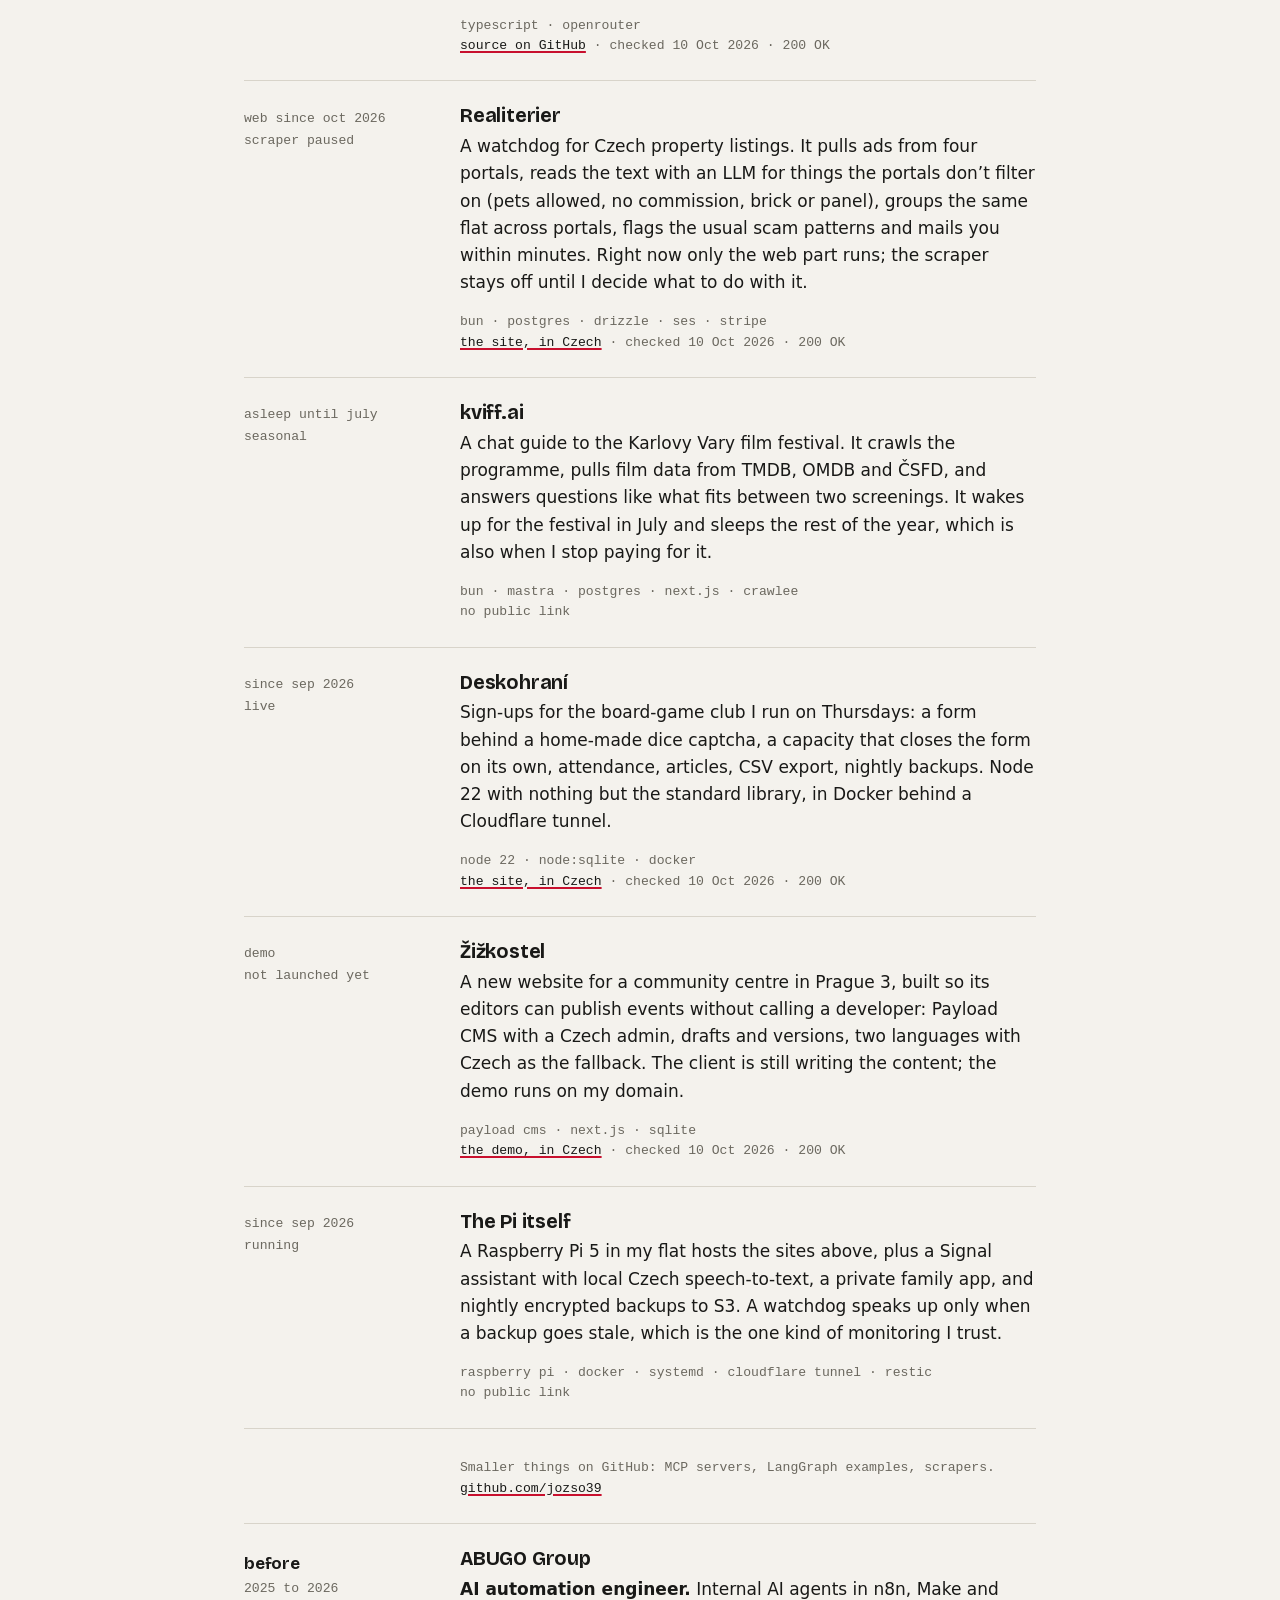
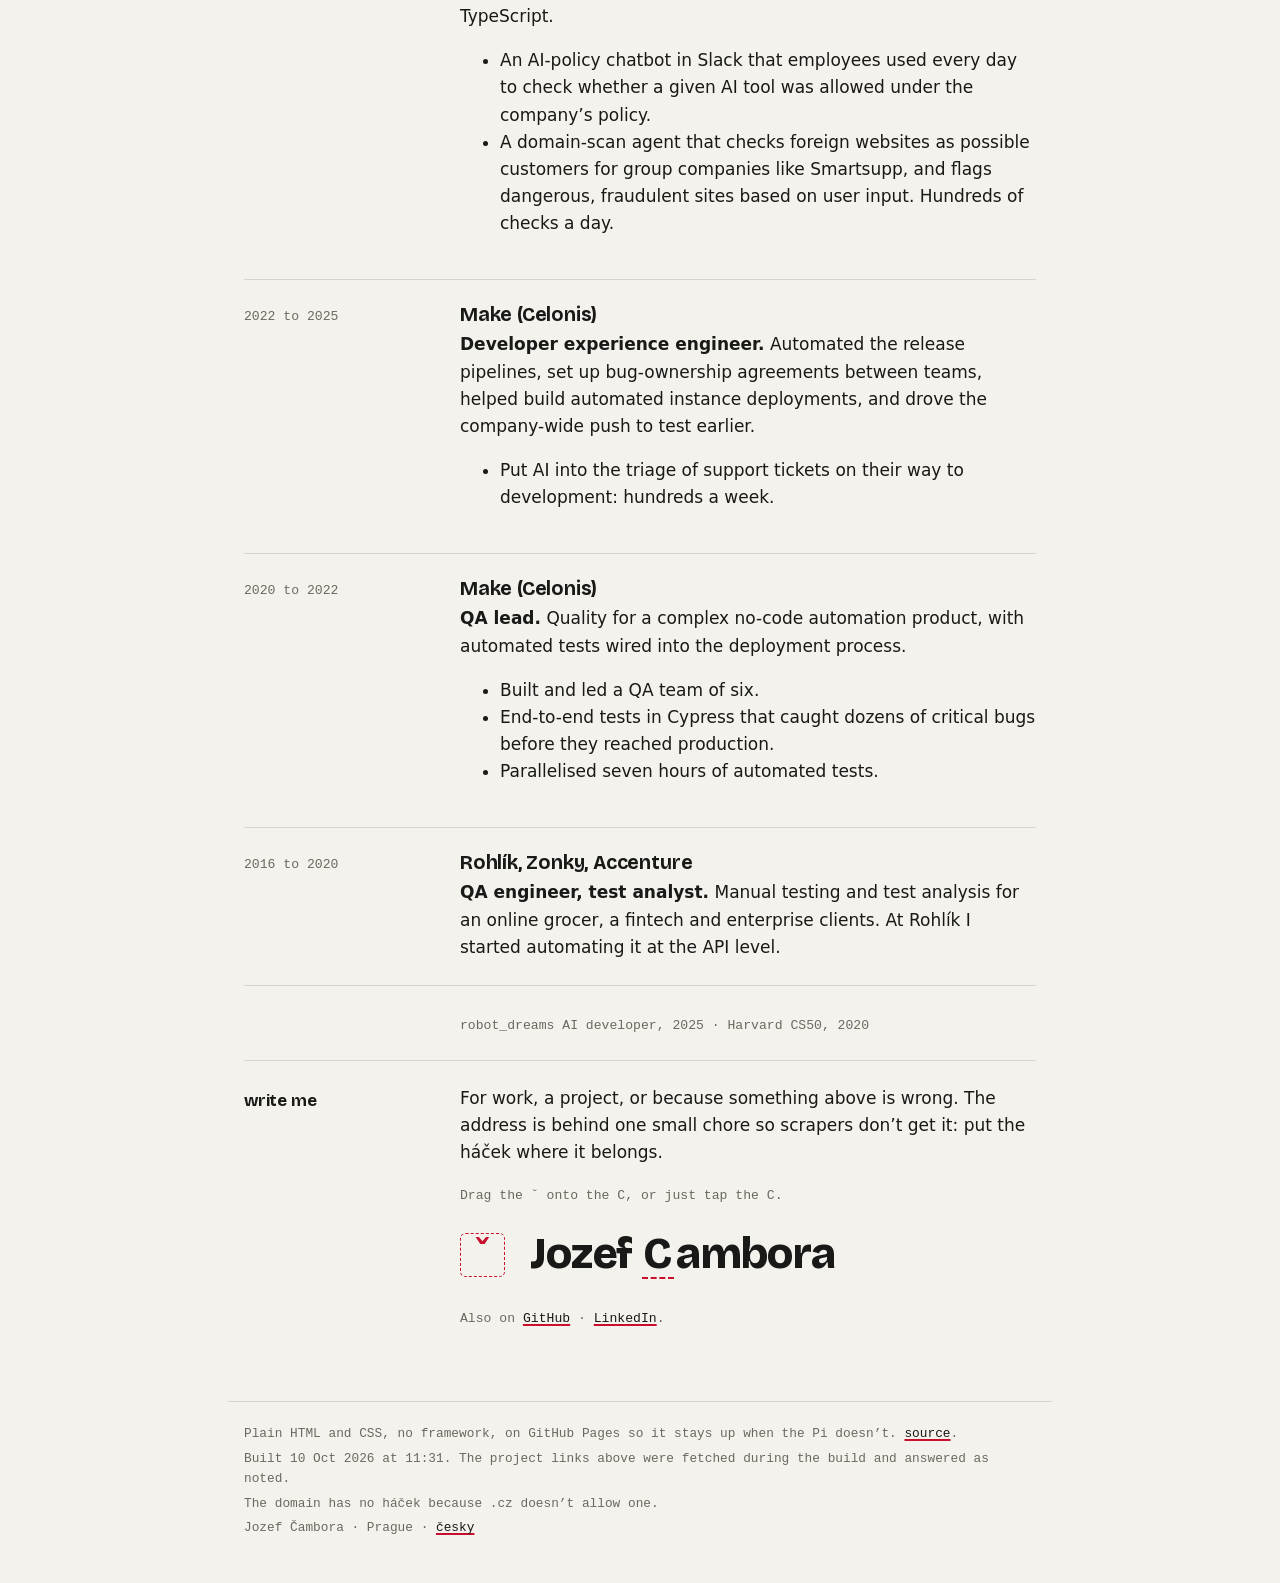
==== commit 3f712c95: "Czech hero: same two edits as on main Co-Authored-By: Claude Opus 5.5 <noreply@anthropic.com>" ====
--- a/docs/index.html
+++ b/docs/index.html
@@ -4,14 +4,14 @@
 <meta charset="utf-8">
 <meta name="viewport" content="width=device-width,initial-scale=1">
 <title>Jozef Čambora, AI engineer in Prague</title>
-<meta name="description" content="QA and release engineering first, now building and measuring AI features at Medevio. What I run, where I worked, how to reach me.">
+<meta name="description" content="I build AI features for clinics at Medevio. Before that: QA, a QA team of six, release engineering. Projects, results, contact.">
 <link rel="canonical" href="https://cambora.cz/">
 <link rel="alternate" hreflang="en" href="https://cambora.cz/">
 <link rel="alternate" hreflang="cs" href="https://cambora.cz/cs/">
 <link rel="alternate" hreflang="x-default" href="https://cambora.cz/">
 <meta property="og:type" content="profile">
 <meta property="og:title" content="Jozef Čambora, AI engineer in Prague">
-<meta property="og:description" content="QA and release engineering first, now building and measuring AI features at Medevio. What I run, where I worked, how to reach me.">
+<meta property="og:description" content="I build AI features for clinics at Medevio. Before that: QA, a QA team of six, release engineering. Projects, results, contact.">
 <meta property="og:url" content="https://cambora.cz/">
 <meta property="og:image" content="https://cambora.cz/og.jpg">
 <meta property="og:locale" content="en_US">
@@ -41,8 +41,8 @@
     <img class="photo" src="./jozef.jpg" width="480" height="480" alt="Jozef Čambora" fetchpriority="high">
     <h1 aria-label="Jozef Čambora"><span aria-hidden="true">Jozef <span class="nw"><span class="ch"><span class="under">Č</span><span class="over">C</span></span>ambora</span></span></h1>
     <p class="role">AI engineer · Prague · at Medevio since 2026</p>
-    <p class="intro">I came from QA through release engineering to <em>full-stack development</em> and <em>building AI product features</em>. At Medevio, a platform Czech and Slovak clinics use to talk to their patients, I build AI features that help doctors and nurses save time on administrative work so they can focus more on their patients.</p>
-    <p class="intro">Most of the code I ship these days is written by coding agents. My job is to set the rules they work under, read what comes out, and measure it.</p>
+    <p class="intro">At Medevio, a platform Czech and Slovak clinics use to talk to their patients, I build AI features that save doctors and nurses time on admin. I got there the long way round: QA, built and led a QA team, then release engineering, then full-stack development and AI product features, which is why I’d rather measure a feature than admire it.</p>
+    <p class="intro">These days most of the code I ship is written by coding agents. I set the rules they work under, read what comes out, and measure whether it helped.</p>
     <p class="intro">Outside work I run a board-game club for kids. Most of the projects below run on my Raspberry Pi.</p>
     <p class="meta links"><a href="https://github.com/jozso39">GitHub</a> · <a href="https://www.linkedin.com/in/jozef-cambora">LinkedIn</a> · <a href="#contact">e-mail is at the bottom</a></p>
   </section>
@@ -52,7 +52,7 @@
     <div class="body">
       <h2>Medevio</h2>
       <p>I own the AI parts of the product: drafted replies for doctors, summaries of patient requests in Czech and Slovak, processing of calls and text messages, transcripts of meetings. Prompt, code, rollout, and the evaluation that decides whether it ships at all.</p>
-      <p>We work agent-first. I keep the conventions, skills and runbooks the agents follow, with credentials cut so an agent can run a data job but can’t touch a live clinic. The part I care about most is evaluation: judges with repeated votes, holdout sets, significance tests. Changes that don’t survive the numbers get dropped, including a few of mine.</p>
+      <p>I keep the conventions, skills and runbooks the agents work from, with credentials cut so an agent can run a data job but can’t touch a live clinic. Most of my attention goes to evaluation: judges with repeated votes, holdout sets, significance tests. Changes that don’t survive the numbers get dropped, including a few of mine.</p>
       <p class="meta">typescript · bun · fastify · postgres · aws · terraform · gitlab ci · langfuse · claude code · mcp</p>
     </div>
   </section>
@@ -127,21 +127,31 @@
     <aside class="gutter"><span class="k">before</span><span>2025 to 2026</span></aside>
     <div class="body">
       <h3>ABUGO Group</h3>
-      <p><span class="rolename">AI automation engineer.</span> Internal agents in n8n, Make and TypeScript: an AI-policy agent, website classification, a recruiting bot for Slack.</p>
+      <p><span class="rolename">AI automation engineer.</span> Internal AI agents in n8n, Make and TypeScript.</p>
+      <ul class="results" aria-label="Results"><li>An AI-policy chatbot in Slack that employees used every day to check whether a given AI tool was allowed under the company’s policy.</li><li>A domain-scan agent that checks foreign websites as possible customers for group companies like Smartsupp, and flags dangerous, fraudulent sites based on user input. Hundreds of checks a day.</li></ul>
     </div>
   </section>
   <section class="row">
-    <aside class="gutter"><span>2020 to 2025</span></aside>
+    <aside class="gutter"><span>2022 to 2025</span></aside>
     <div class="body">
       <h3>Make (Celonis)</h3>
-      <p><span class="rolename">Developer experience engineer, before that QA lead.</span> Release management, automated instance deployments, and the push that got the company testing earlier instead of later.</p>
+      <p><span class="rolename">Developer experience engineer.</span> Automated the release pipelines, set up bug-ownership agreements between teams, helped build automated instance deployments, and drove the company-wide push to test earlier.</p>
+      <ul class="results" aria-label="Results"><li>Put AI into the triage of support tickets on their way to development: hundreds a week.</li></ul>
+    </div>
+  </section>
+  <section class="row">
+    <aside class="gutter"><span>2020 to 2022</span></aside>
+    <div class="body">
+      <h3>Make (Celonis)</h3>
+      <p><span class="rolename">QA lead.</span> Quality for a complex no-code automation product, with automated tests wired into the deployment process.</p>
+      <ul class="results" aria-label="Results"><li>Built and led a QA team of six.</li><li>End-to-end tests in Cypress that caught dozens of critical bugs before they reached production.</li><li>Parallelised seven hours of automated tests.</li></ul>
     </div>
   </section>
   <section class="row">
     <aside class="gutter"><span>2016 to 2020</span></aside>
     <div class="body">
       <h3>Rohlík, Zonky, Accenture</h3>
-      <p><span class="rolename">QA engineer, test analyst.</span> An online grocer, a fintech, enterprise clients.</p>
+      <p><span class="rolename">QA engineer, test analyst.</span> Manual testing and test analysis for an online grocer, a fintech and enterprise clients. At Rohlík I started automating it at the API level.</p>
     </div>
   </section>
   <section class="row">
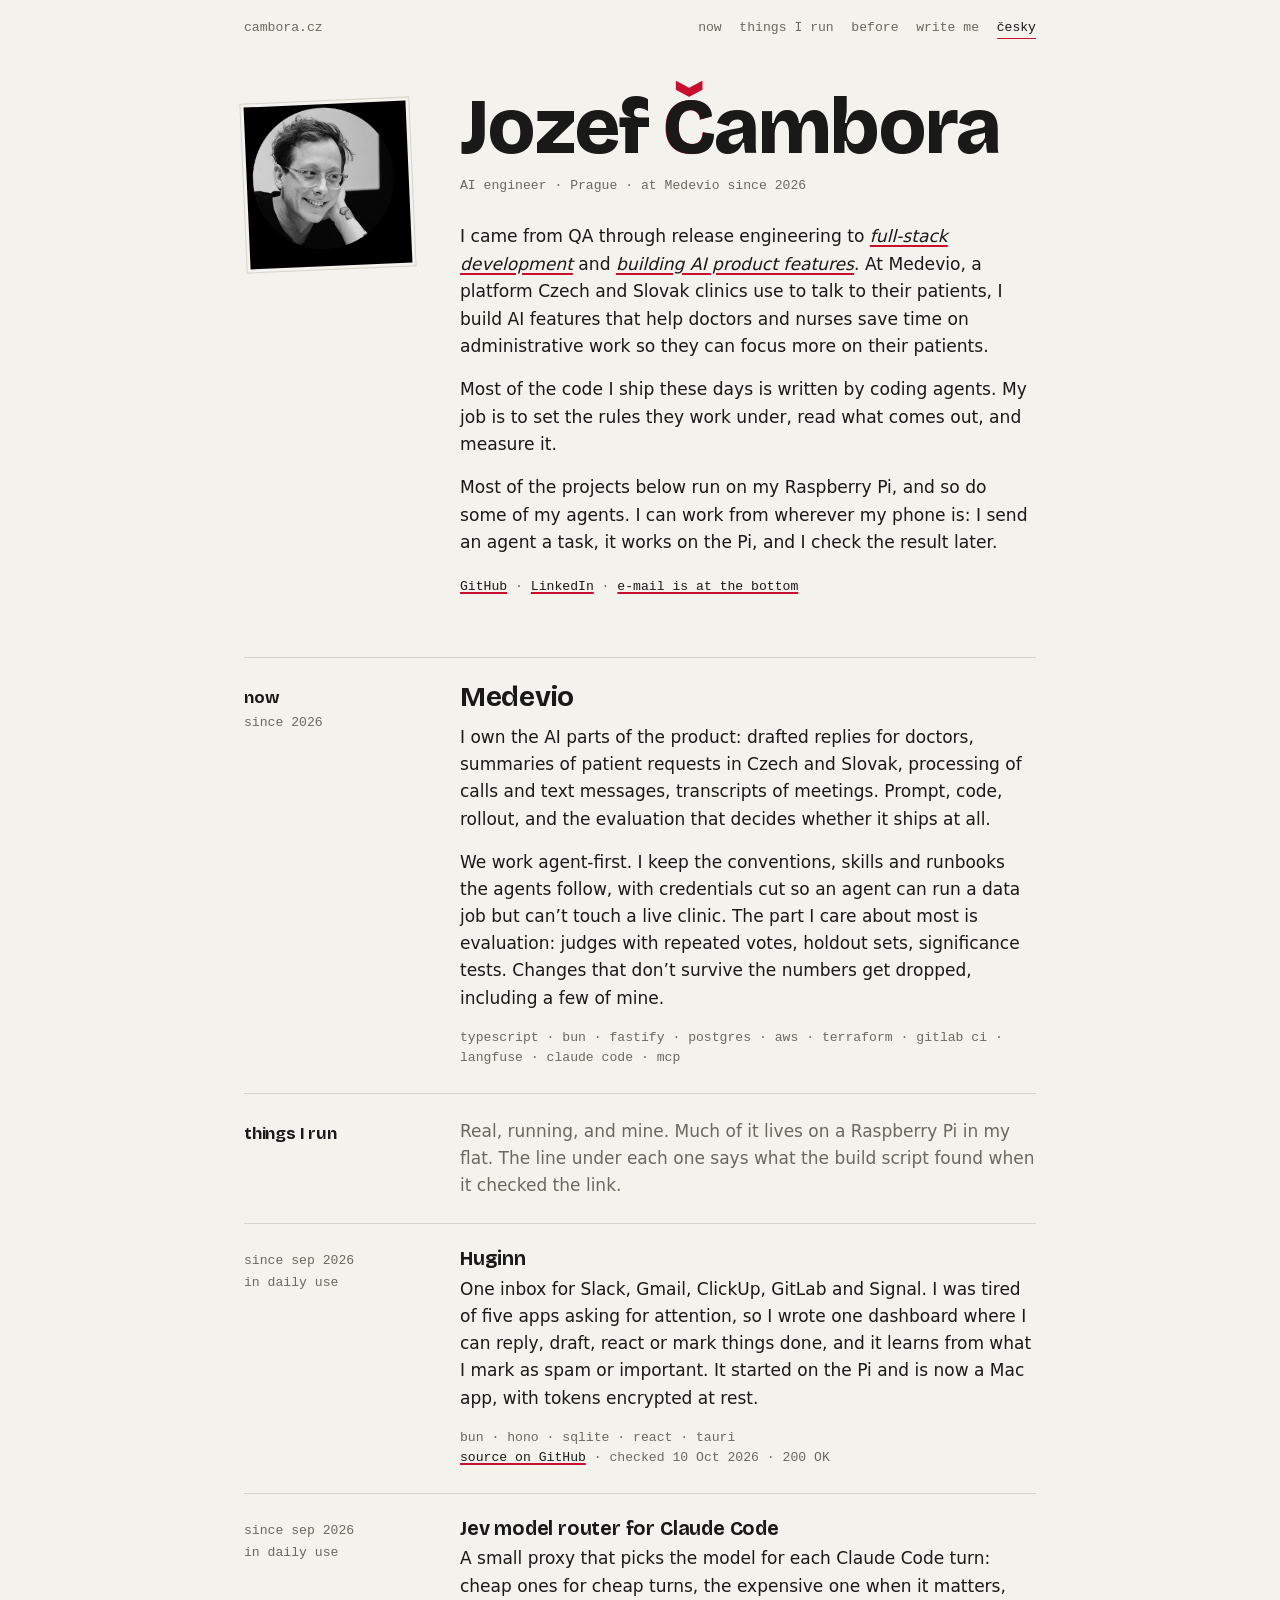
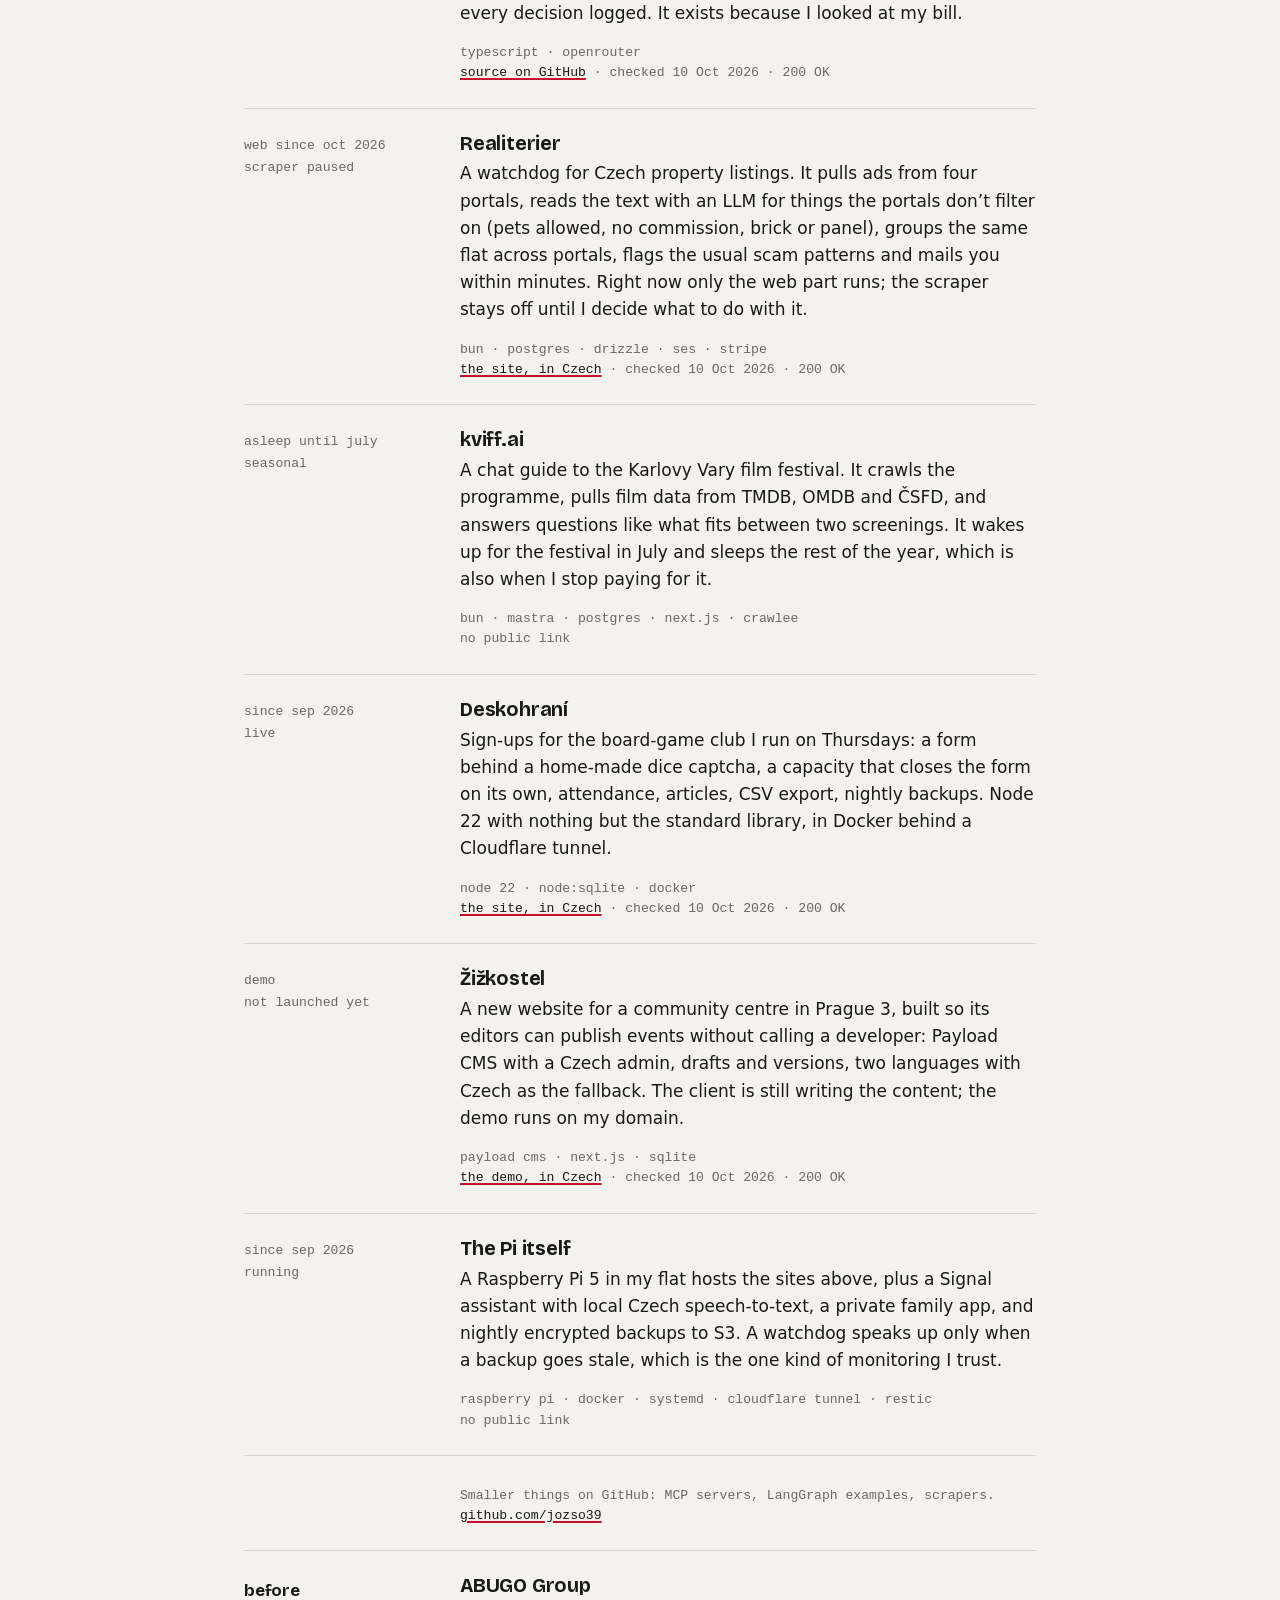
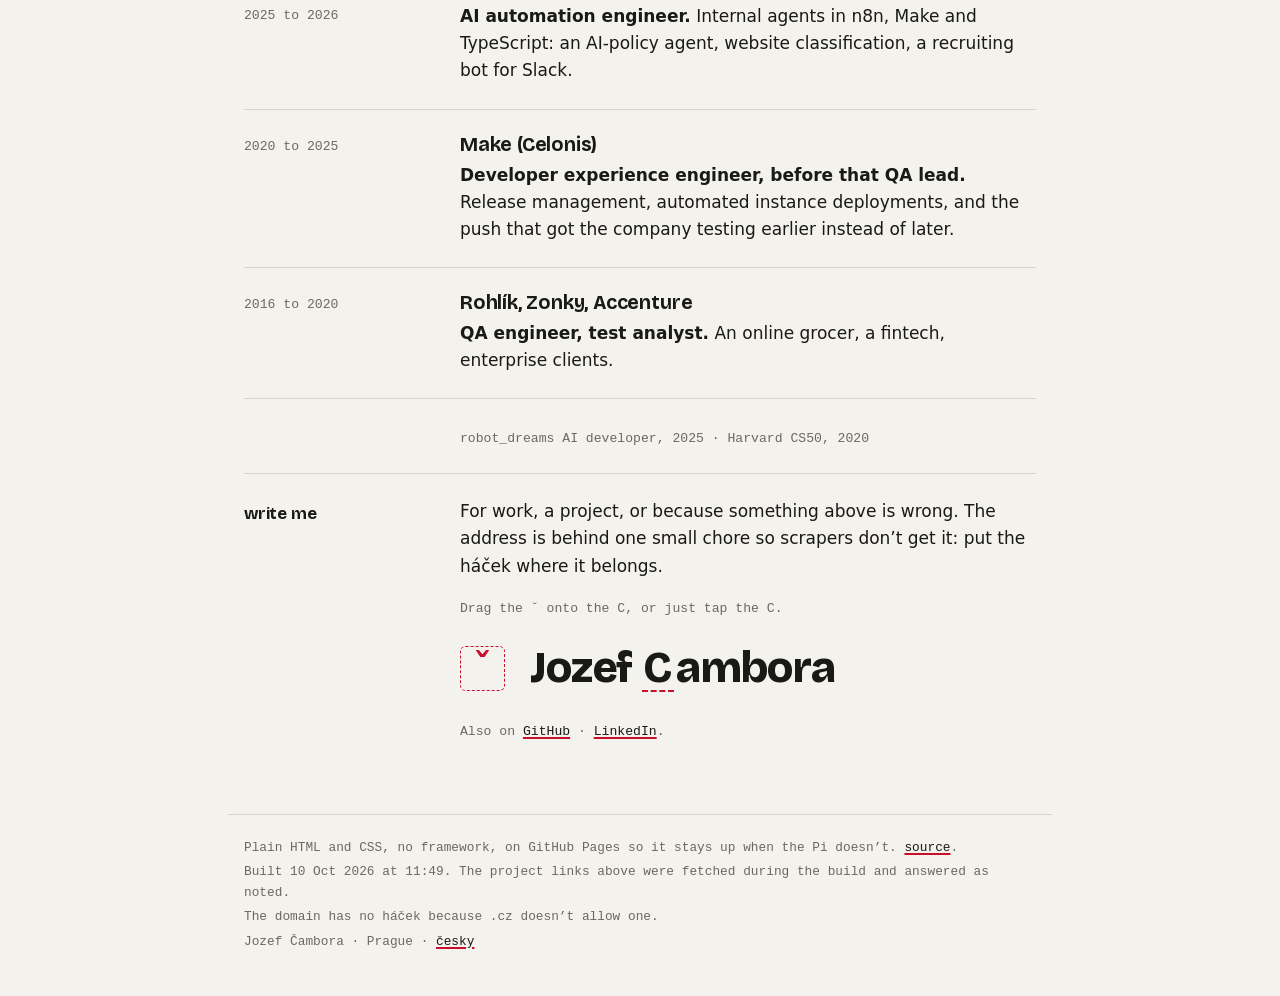
==== commit 3671e395: "Hero, last paragraph: the Pi and the agents on it, not the board-game club Co-Authored-By: Claude Op" ====
--- a/docs/index.html
+++ b/docs/index.html
@@ -4,14 +4,14 @@
 <meta charset="utf-8">
 <meta name="viewport" content="width=device-width,initial-scale=1">
 <title>Jozef Čambora, AI engineer in Prague</title>
-<meta name="description" content="I build AI features for clinics at Medevio. Before that: QA, a QA team of six, release engineering. Projects, results, contact.">
+<meta name="description" content="QA and release engineering first, now building and measuring AI features at Medevio. What I run, where I worked, how to reach me.">
 <link rel="canonical" href="https://cambora.cz/">
 <link rel="alternate" hreflang="en" href="https://cambora.cz/">
 <link rel="alternate" hreflang="cs" href="https://cambora.cz/cs/">
 <link rel="alternate" hreflang="x-default" href="https://cambora.cz/">
 <meta property="og:type" content="profile">
 <meta property="og:title" content="Jozef Čambora, AI engineer in Prague">
-<meta property="og:description" content="I build AI features for clinics at Medevio. Before that: QA, a QA team of six, release engineering. Projects, results, contact.">
+<meta property="og:description" content="QA and release engineering first, now building and measuring AI features at Medevio. What I run, where I worked, how to reach me.">
 <meta property="og:url" content="https://cambora.cz/">
 <meta property="og:image" content="https://cambora.cz/og.jpg">
 <meta property="og:locale" content="en_US">
@@ -41,9 +41,9 @@
     <img class="photo" src="./jozef.jpg" width="480" height="480" alt="Jozef Čambora" fetchpriority="high">
     <h1 aria-label="Jozef Čambora"><span aria-hidden="true">Jozef <span class="nw"><span class="ch"><span class="under">Č</span><span class="over">C</span></span>ambora</span></span></h1>
     <p class="role">AI engineer · Prague · at Medevio since 2026</p>
-    <p class="intro">At Medevio, a platform Czech and Slovak clinics use to talk to their patients, I build AI features that save doctors and nurses time on admin. I got there the long way round: QA, built and led a QA team, then release engineering, then full-stack development and AI product features, which is why I’d rather measure a feature than admire it.</p>
-    <p class="intro">These days most of the code I ship is written by coding agents. I set the rules they work under, read what comes out, and measure whether it helped.</p>
-    <p class="intro">Outside work I run a board-game club for kids. Most of the projects below run on my Raspberry Pi.</p>
+    <p class="intro">I came from QA through release engineering to <em>full-stack development</em> and <em>building AI product features</em>. At Medevio, a platform Czech and Slovak clinics use to talk to their patients, I build AI features that help doctors and nurses save time on administrative work so they can focus more on their patients.</p>
+    <p class="intro">Most of the code I ship these days is written by coding agents. My job is to set the rules they work under, read what comes out, and measure it.</p>
+    <p class="intro">Most of the projects below run on my Raspberry Pi, and so do some of my agents. I can work from wherever my phone is: I send an agent a task, it works on the Pi, and I check the result later.</p>
     <p class="meta links"><a href="https://github.com/jozso39">GitHub</a> · <a href="https://www.linkedin.com/in/jozef-cambora">LinkedIn</a> · <a href="#contact">e-mail is at the bottom</a></p>
   </section>
 
@@ -52,7 +52,7 @@
     <div class="body">
       <h2>Medevio</h2>
       <p>I own the AI parts of the product: drafted replies for doctors, summaries of patient requests in Czech and Slovak, processing of calls and text messages, transcripts of meetings. Prompt, code, rollout, and the evaluation that decides whether it ships at all.</p>
-      <p>I keep the conventions, skills and runbooks the agents work from, with credentials cut so an agent can run a data job but can’t touch a live clinic. Most of my attention goes to evaluation: judges with repeated votes, holdout sets, significance tests. Changes that don’t survive the numbers get dropped, including a few of mine.</p>
+      <p>We work agent-first. I keep the conventions, skills and runbooks the agents follow, with credentials cut so an agent can run a data job but can’t touch a live clinic. The part I care about most is evaluation: judges with repeated votes, holdout sets, significance tests. Changes that don’t survive the numbers get dropped, including a few of mine.</p>
       <p class="meta">typescript · bun · fastify · postgres · aws · terraform · gitlab ci · langfuse · claude code · mcp</p>
     </div>
   </section>
@@ -127,31 +127,21 @@
     <aside class="gutter"><span class="k">before</span><span>2025 to 2026</span></aside>
     <div class="body">
       <h3>ABUGO Group</h3>
-      <p><span class="rolename">AI automation engineer.</span> Internal AI agents in n8n, Make and TypeScript.</p>
-      <ul class="results" aria-label="Results"><li>An AI-policy chatbot in Slack that employees used every day to check whether a given AI tool was allowed under the company’s policy.</li><li>A domain-scan agent that checks foreign websites as possible customers for group companies like Smartsupp, and flags dangerous, fraudulent sites based on user input. Hundreds of checks a day.</li></ul>
+      <p><span class="rolename">AI automation engineer.</span> Internal agents in n8n, Make and TypeScript: an AI-policy agent, website classification, a recruiting bot for Slack.</p>
     </div>
   </section>
   <section class="row">
-    <aside class="gutter"><span>2022 to 2025</span></aside>
+    <aside class="gutter"><span>2020 to 2025</span></aside>
     <div class="body">
       <h3>Make (Celonis)</h3>
-      <p><span class="rolename">Developer experience engineer.</span> Automated the release pipelines, set up bug-ownership agreements between teams, helped build automated instance deployments, and drove the company-wide push to test earlier.</p>
-      <ul class="results" aria-label="Results"><li>Put AI into the triage of support tickets on their way to development: hundreds a week.</li></ul>
-    </div>
-  </section>
-  <section class="row">
-    <aside class="gutter"><span>2020 to 2022</span></aside>
-    <div class="body">
-      <h3>Make (Celonis)</h3>
-      <p><span class="rolename">QA lead.</span> Quality for a complex no-code automation product, with automated tests wired into the deployment process.</p>
-      <ul class="results" aria-label="Results"><li>Built and led a QA team of six.</li><li>End-to-end tests in Cypress that caught dozens of critical bugs before they reached production.</li><li>Parallelised seven hours of automated tests.</li></ul>
+      <p><span class="rolename">Developer experience engineer, before that QA lead.</span> Release management, automated instance deployments, and the push that got the company testing earlier instead of later.</p>
     </div>
   </section>
   <section class="row">
     <aside class="gutter"><span>2016 to 2020</span></aside>
     <div class="body">
       <h3>Rohlík, Zonky, Accenture</h3>
-      <p><span class="rolename">QA engineer, test analyst.</span> Manual testing and test analysis for an online grocer, a fintech and enterprise clients. At Rohlík I started automating it at the API level.</p>
+      <p><span class="rolename">QA engineer, test analyst.</span> An online grocer, a fintech, enterprise clients.</p>
     </div>
   </section>
   <section class="row">
@@ -182,7 +172,7 @@
 
 <footer class="bottom">
   <p>Plain HTML and CSS, no framework, on GitHub Pages so it stays up when the Pi doesn’t. <a href="https://github.com/jozso39/cambora.cz">source</a>.</p>
-  <p>Built 10 Oct 2026 at 11:31. The project links above were fetched during the build and answered as noted.</p>
+  <p>Built 10 Oct 2026 at 11:49. The project links above were fetched during the build and answered as noted.</p>
   <p>The domain has no háček because .cz doesn’t allow one.</p>
   <p>Jozef Čambora · Prague · <a href="./cs/" hreflang="cs" lang="cs">česky</a></p>
 </footer>
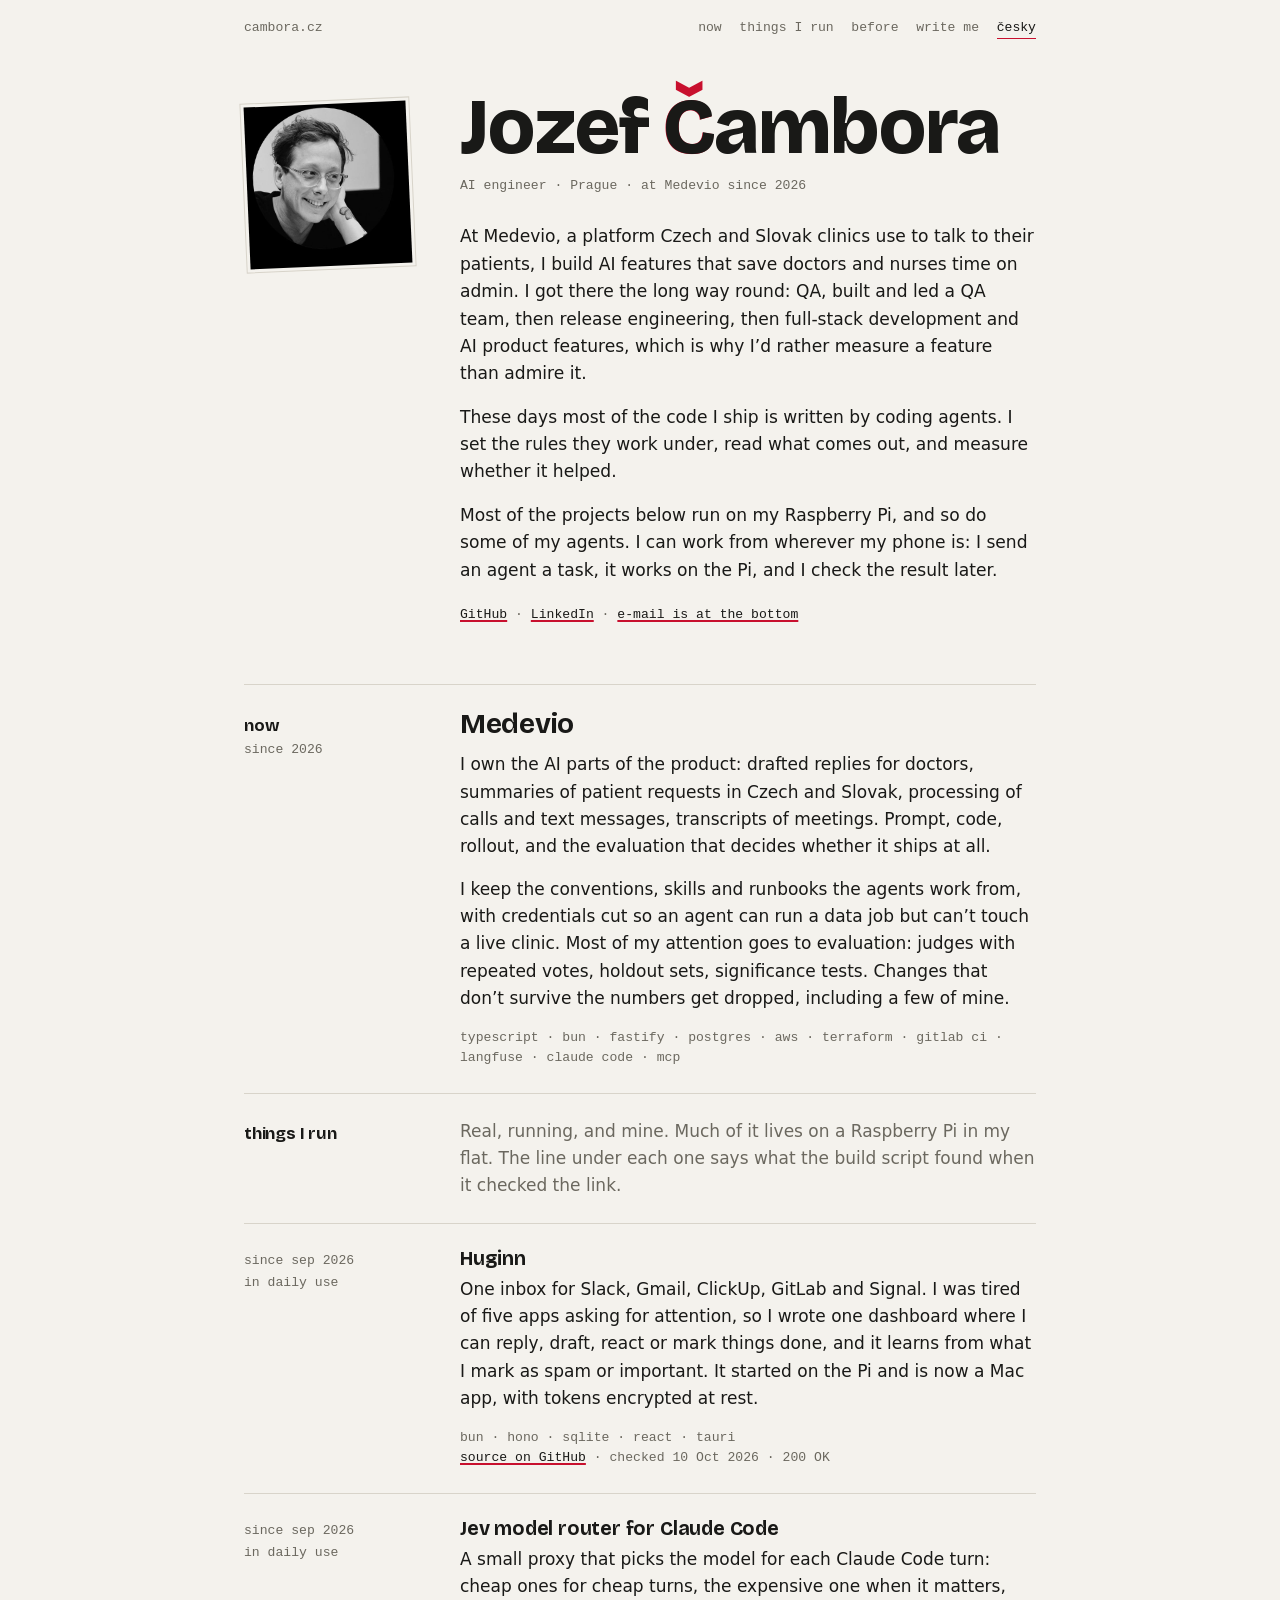
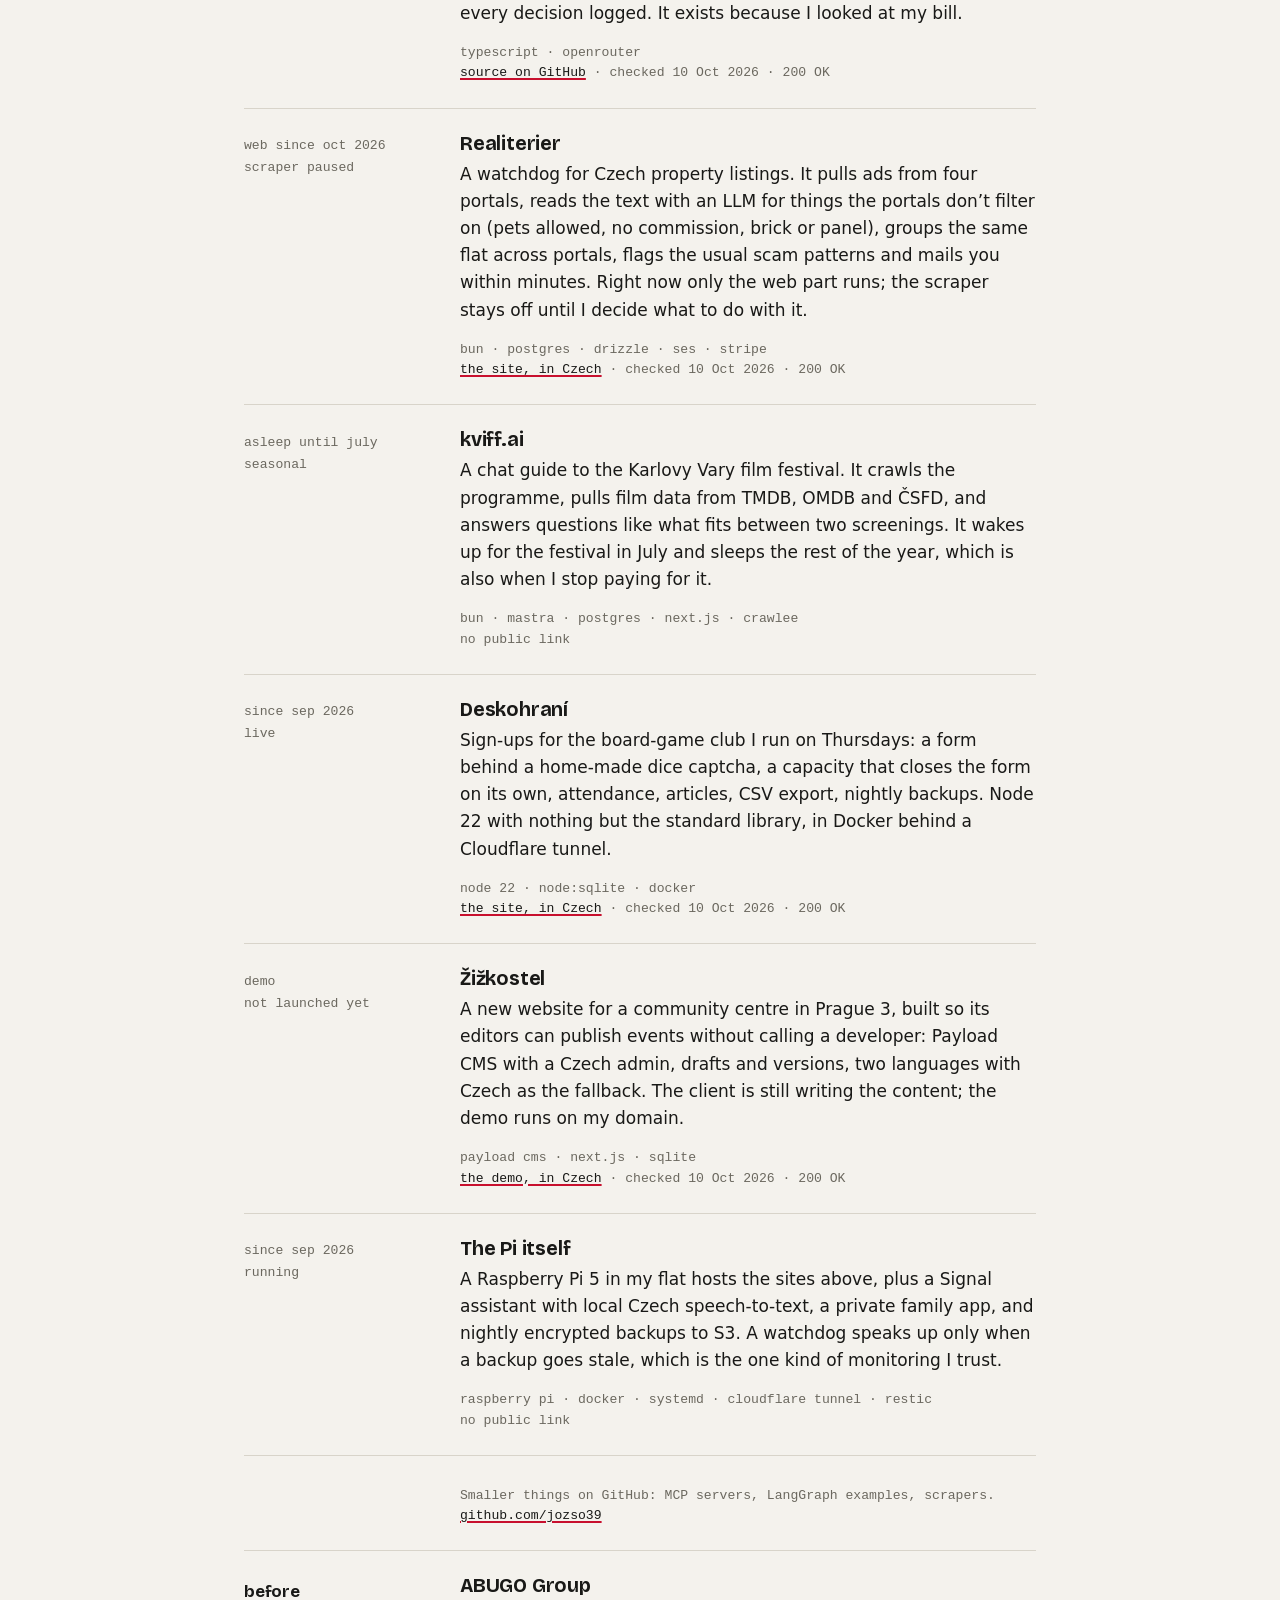
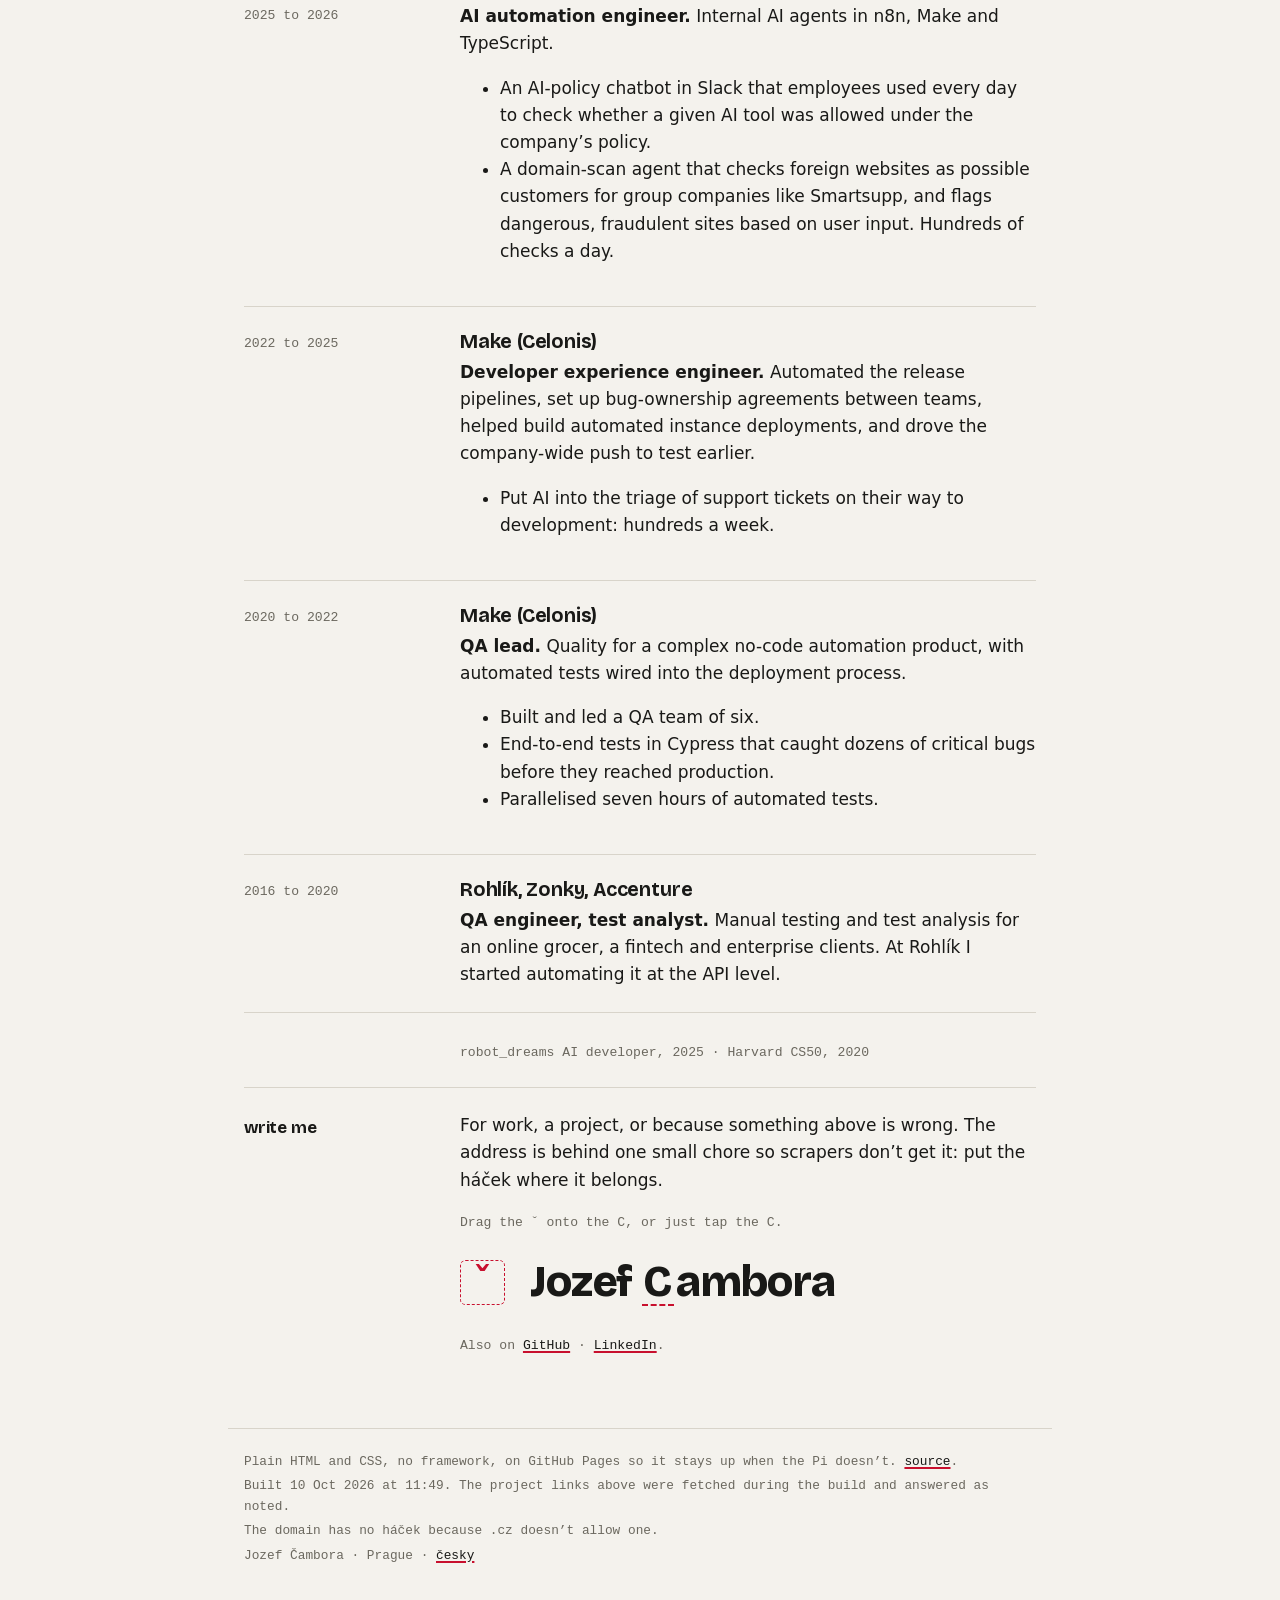
==== commit ca8b68ca: "Hero, last paragraph: same as on main Co-Authored-By: Claude Opus 5.5 <noreply@anthropic.com>" ====
--- a/docs/index.html
+++ b/docs/index.html
@@ -4,14 +4,14 @@
 <meta charset="utf-8">
 <meta name="viewport" content="width=device-width,initial-scale=1">
 <title>Jozef Čambora, AI engineer in Prague</title>
-<meta name="description" content="QA and release engineering first, now building and measuring AI features at Medevio. What I run, where I worked, how to reach me.">
+<meta name="description" content="I build AI features for clinics at Medevio. Before that: QA, a QA team of six, release engineering. Projects, results, contact.">
 <link rel="canonical" href="https://cambora.cz/">
 <link rel="alternate" hreflang="en" href="https://cambora.cz/">
 <link rel="alternate" hreflang="cs" href="https://cambora.cz/cs/">
 <link rel="alternate" hreflang="x-default" href="https://cambora.cz/">
 <meta property="og:type" content="profile">
 <meta property="og:title" content="Jozef Čambora, AI engineer in Prague">
-<meta property="og:description" content="QA and release engineering first, now building and measuring AI features at Medevio. What I run, where I worked, how to reach me.">
+<meta property="og:description" content="I build AI features for clinics at Medevio. Before that: QA, a QA team of six, release engineering. Projects, results, contact.">
 <meta property="og:url" content="https://cambora.cz/">
 <meta property="og:image" content="https://cambora.cz/og.jpg">
 <meta property="og:locale" content="en_US">
@@ -41,8 +41,8 @@
     <img class="photo" src="./jozef.jpg" width="480" height="480" alt="Jozef Čambora" fetchpriority="high">
     <h1 aria-label="Jozef Čambora"><span aria-hidden="true">Jozef <span class="nw"><span class="ch"><span class="under">Č</span><span class="over">C</span></span>ambora</span></span></h1>
     <p class="role">AI engineer · Prague · at Medevio since 2026</p>
-    <p class="intro">I came from QA through release engineering to <em>full-stack development</em> and <em>building AI product features</em>. At Medevio, a platform Czech and Slovak clinics use to talk to their patients, I build AI features that help doctors and nurses save time on administrative work so they can focus more on their patients.</p>
-    <p class="intro">Most of the code I ship these days is written by coding agents. My job is to set the rules they work under, read what comes out, and measure it.</p>
+    <p class="intro">At Medevio, a platform Czech and Slovak clinics use to talk to their patients, I build AI features that save doctors and nurses time on admin. I got there the long way round: QA, built and led a QA team, then release engineering, then full-stack development and AI product features, which is why I’d rather measure a feature than admire it.</p>
+    <p class="intro">These days most of the code I ship is written by coding agents. I set the rules they work under, read what comes out, and measure whether it helped.</p>
     <p class="intro">Most of the projects below run on my Raspberry Pi, and so do some of my agents. I can work from wherever my phone is: I send an agent a task, it works on the Pi, and I check the result later.</p>
     <p class="meta links"><a href="https://github.com/jozso39">GitHub</a> · <a href="https://www.linkedin.com/in/jozef-cambora">LinkedIn</a> · <a href="#contact">e-mail is at the bottom</a></p>
   </section>
@@ -52,7 +52,7 @@
     <div class="body">
       <h2>Medevio</h2>
       <p>I own the AI parts of the product: drafted replies for doctors, summaries of patient requests in Czech and Slovak, processing of calls and text messages, transcripts of meetings. Prompt, code, rollout, and the evaluation that decides whether it ships at all.</p>
-      <p>We work agent-first. I keep the conventions, skills and runbooks the agents follow, with credentials cut so an agent can run a data job but can’t touch a live clinic. The part I care about most is evaluation: judges with repeated votes, holdout sets, significance tests. Changes that don’t survive the numbers get dropped, including a few of mine.</p>
+      <p>I keep the conventions, skills and runbooks the agents work from, with credentials cut so an agent can run a data job but can’t touch a live clinic. Most of my attention goes to evaluation: judges with repeated votes, holdout sets, significance tests. Changes that don’t survive the numbers get dropped, including a few of mine.</p>
       <p class="meta">typescript · bun · fastify · postgres · aws · terraform · gitlab ci · langfuse · claude code · mcp</p>
     </div>
   </section>
@@ -127,21 +127,31 @@
     <aside class="gutter"><span class="k">before</span><span>2025 to 2026</span></aside>
     <div class="body">
       <h3>ABUGO Group</h3>
-      <p><span class="rolename">AI automation engineer.</span> Internal agents in n8n, Make and TypeScript: an AI-policy agent, website classification, a recruiting bot for Slack.</p>
+      <p><span class="rolename">AI automation engineer.</span> Internal AI agents in n8n, Make and TypeScript.</p>
+      <ul class="results" aria-label="Results"><li>An AI-policy chatbot in Slack that employees used every day to check whether a given AI tool was allowed under the company’s policy.</li><li>A domain-scan agent that checks foreign websites as possible customers for group companies like Smartsupp, and flags dangerous, fraudulent sites based on user input. Hundreds of checks a day.</li></ul>
     </div>
   </section>
   <section class="row">
-    <aside class="gutter"><span>2020 to 2025</span></aside>
+    <aside class="gutter"><span>2022 to 2025</span></aside>
     <div class="body">
       <h3>Make (Celonis)</h3>
-      <p><span class="rolename">Developer experience engineer, before that QA lead.</span> Release management, automated instance deployments, and the push that got the company testing earlier instead of later.</p>
+      <p><span class="rolename">Developer experience engineer.</span> Automated the release pipelines, set up bug-ownership agreements between teams, helped build automated instance deployments, and drove the company-wide push to test earlier.</p>
+      <ul class="results" aria-label="Results"><li>Put AI into the triage of support tickets on their way to development: hundreds a week.</li></ul>
+    </div>
+  </section>
+  <section class="row">
+    <aside class="gutter"><span>2020 to 2022</span></aside>
+    <div class="body">
+      <h3>Make (Celonis)</h3>
+      <p><span class="rolename">QA lead.</span> Quality for a complex no-code automation product, with automated tests wired into the deployment process.</p>
+      <ul class="results" aria-label="Results"><li>Built and led a QA team of six.</li><li>End-to-end tests in Cypress that caught dozens of critical bugs before they reached production.</li><li>Parallelised seven hours of automated tests.</li></ul>
     </div>
   </section>
   <section class="row">
     <aside class="gutter"><span>2016 to 2020</span></aside>
     <div class="body">
       <h3>Rohlík, Zonky, Accenture</h3>
-      <p><span class="rolename">QA engineer, test analyst.</span> An online grocer, a fintech, enterprise clients.</p>
+      <p><span class="rolename">QA engineer, test analyst.</span> Manual testing and test analysis for an online grocer, a fintech and enterprise clients. At Rohlík I started automating it at the API level.</p>
     </div>
   </section>
   <section class="row">
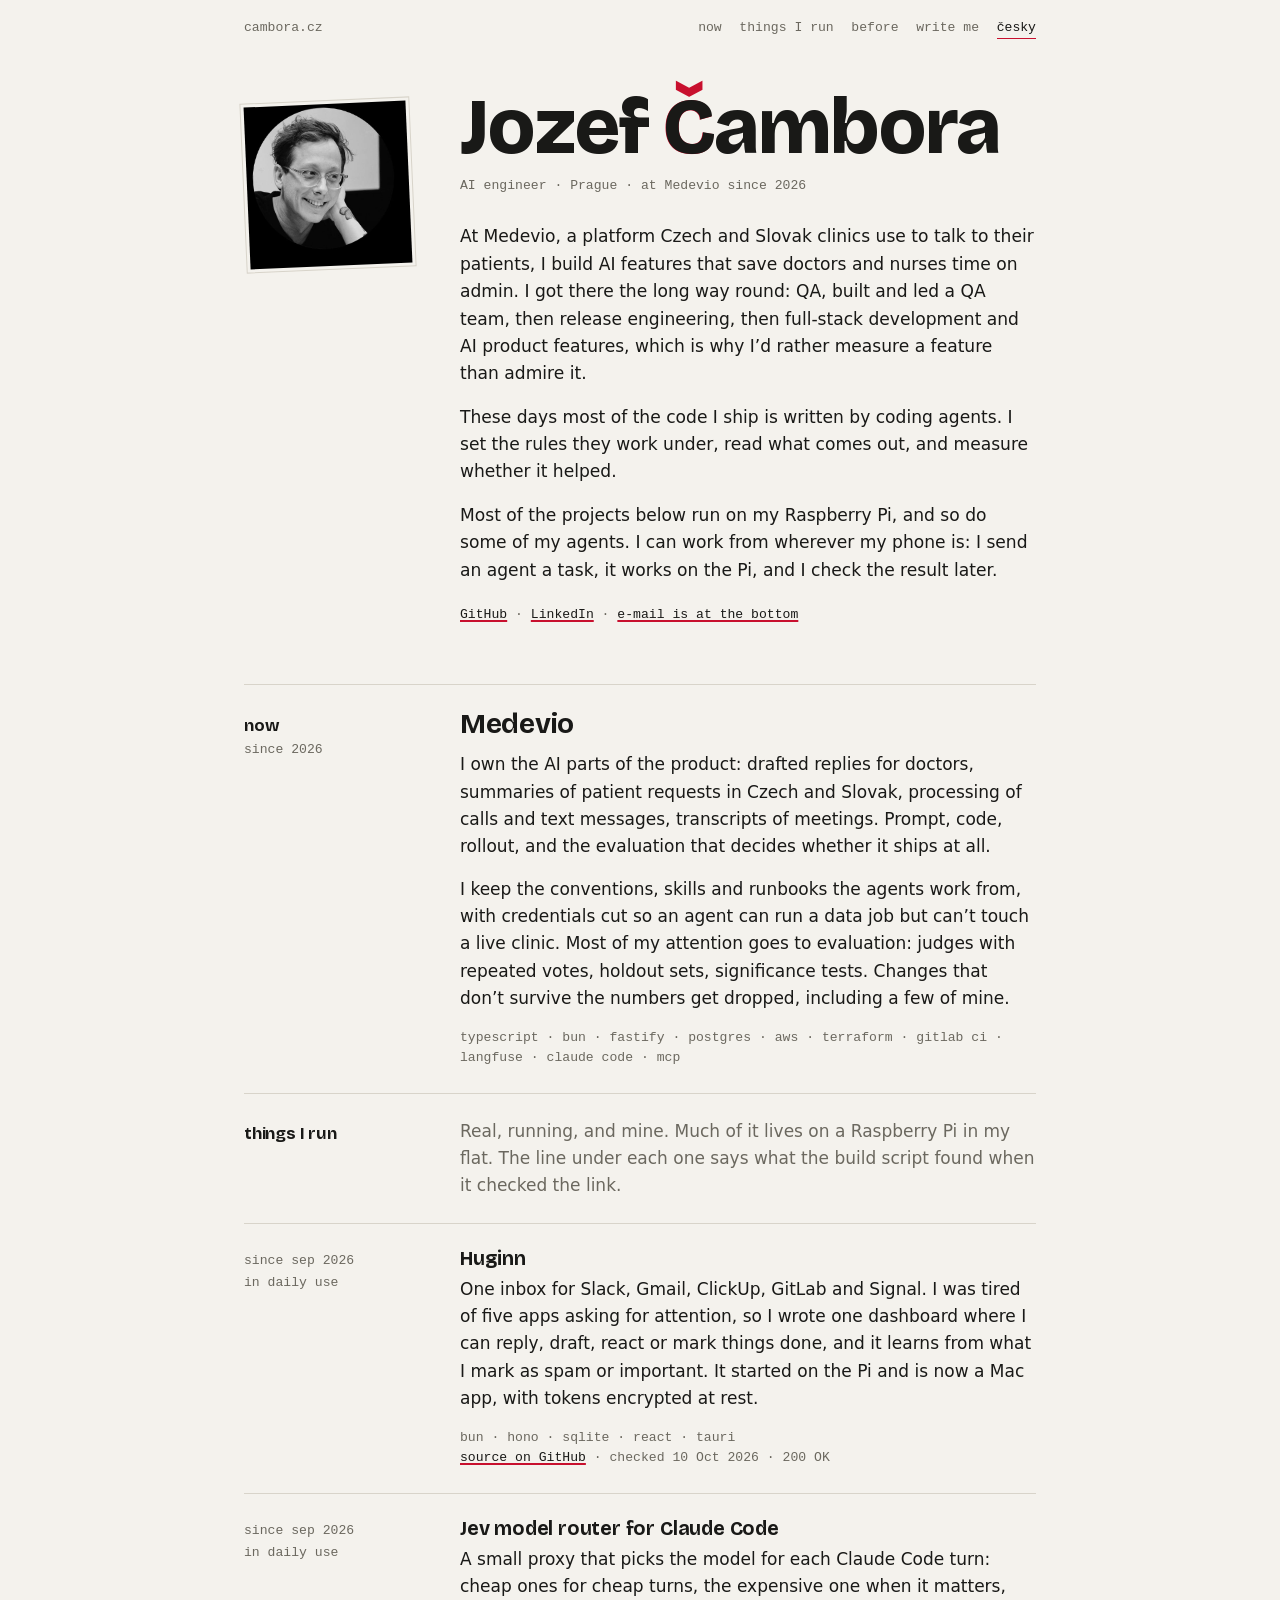
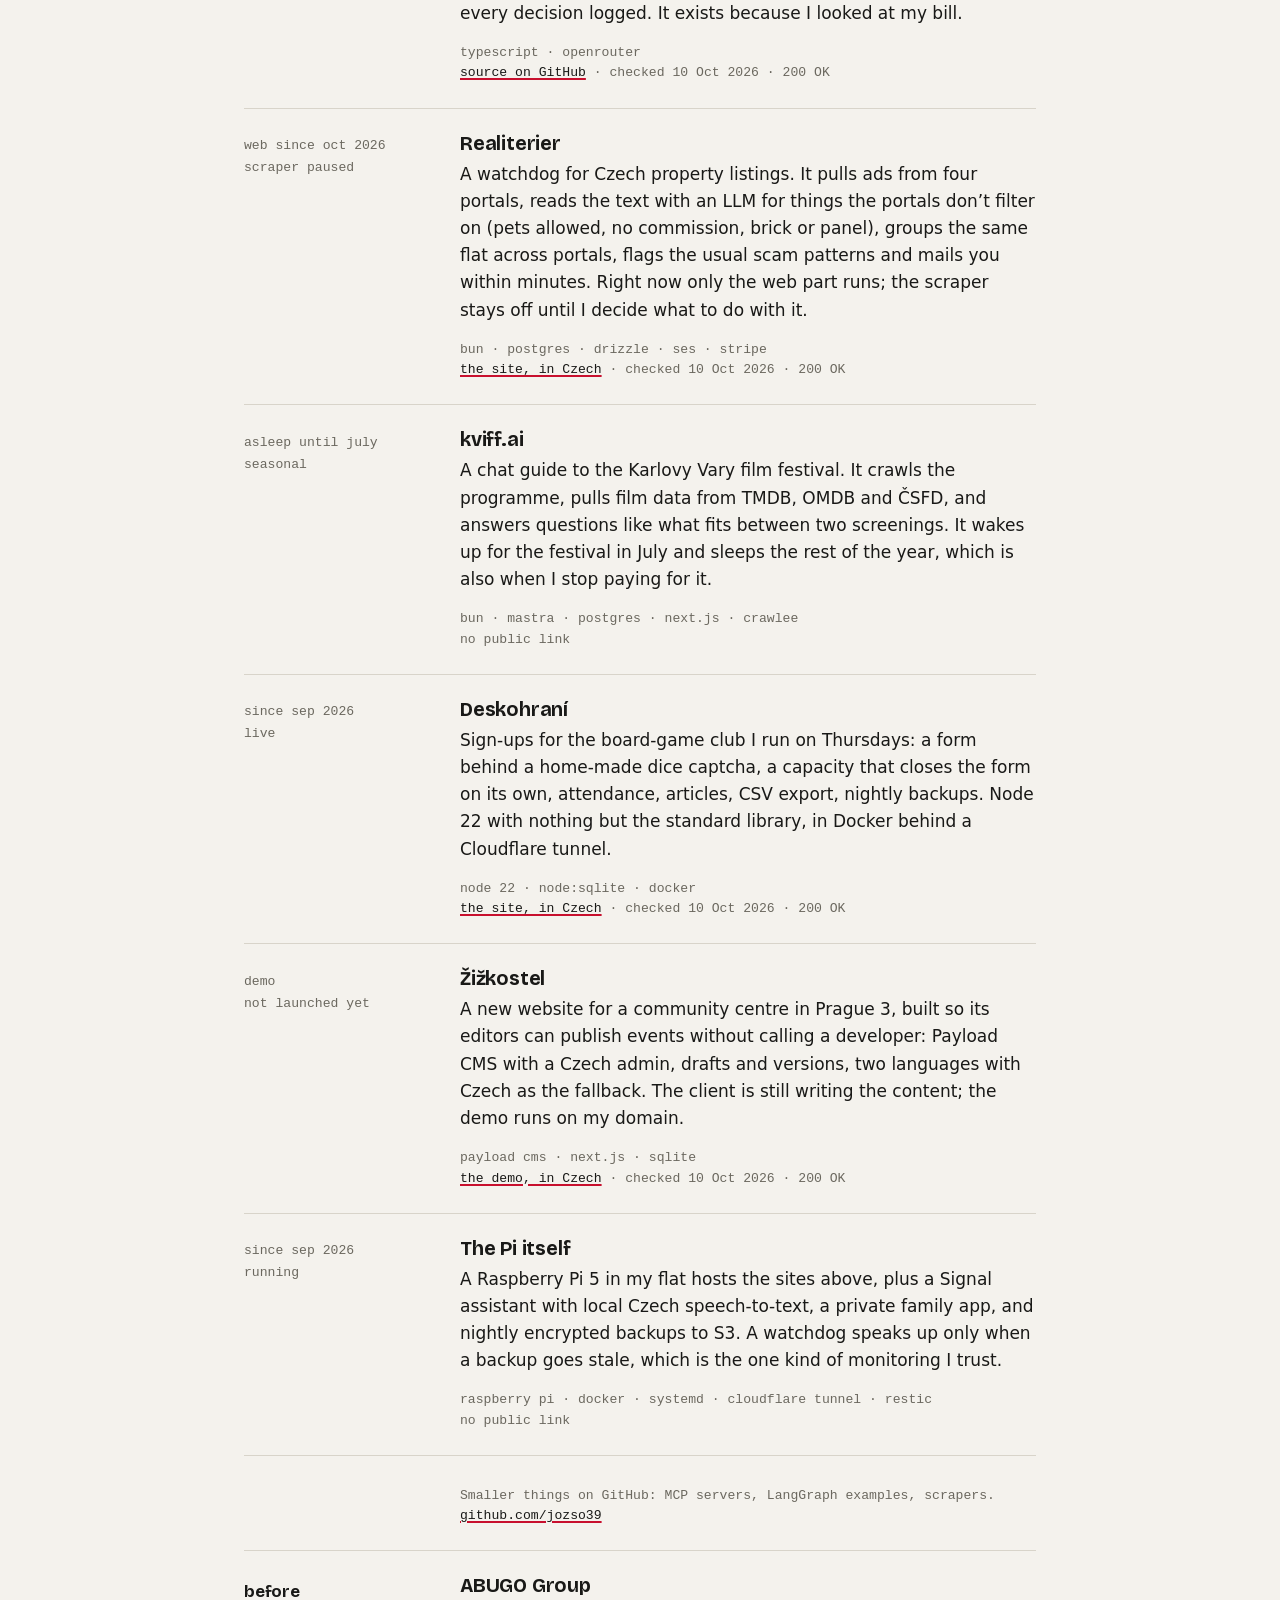
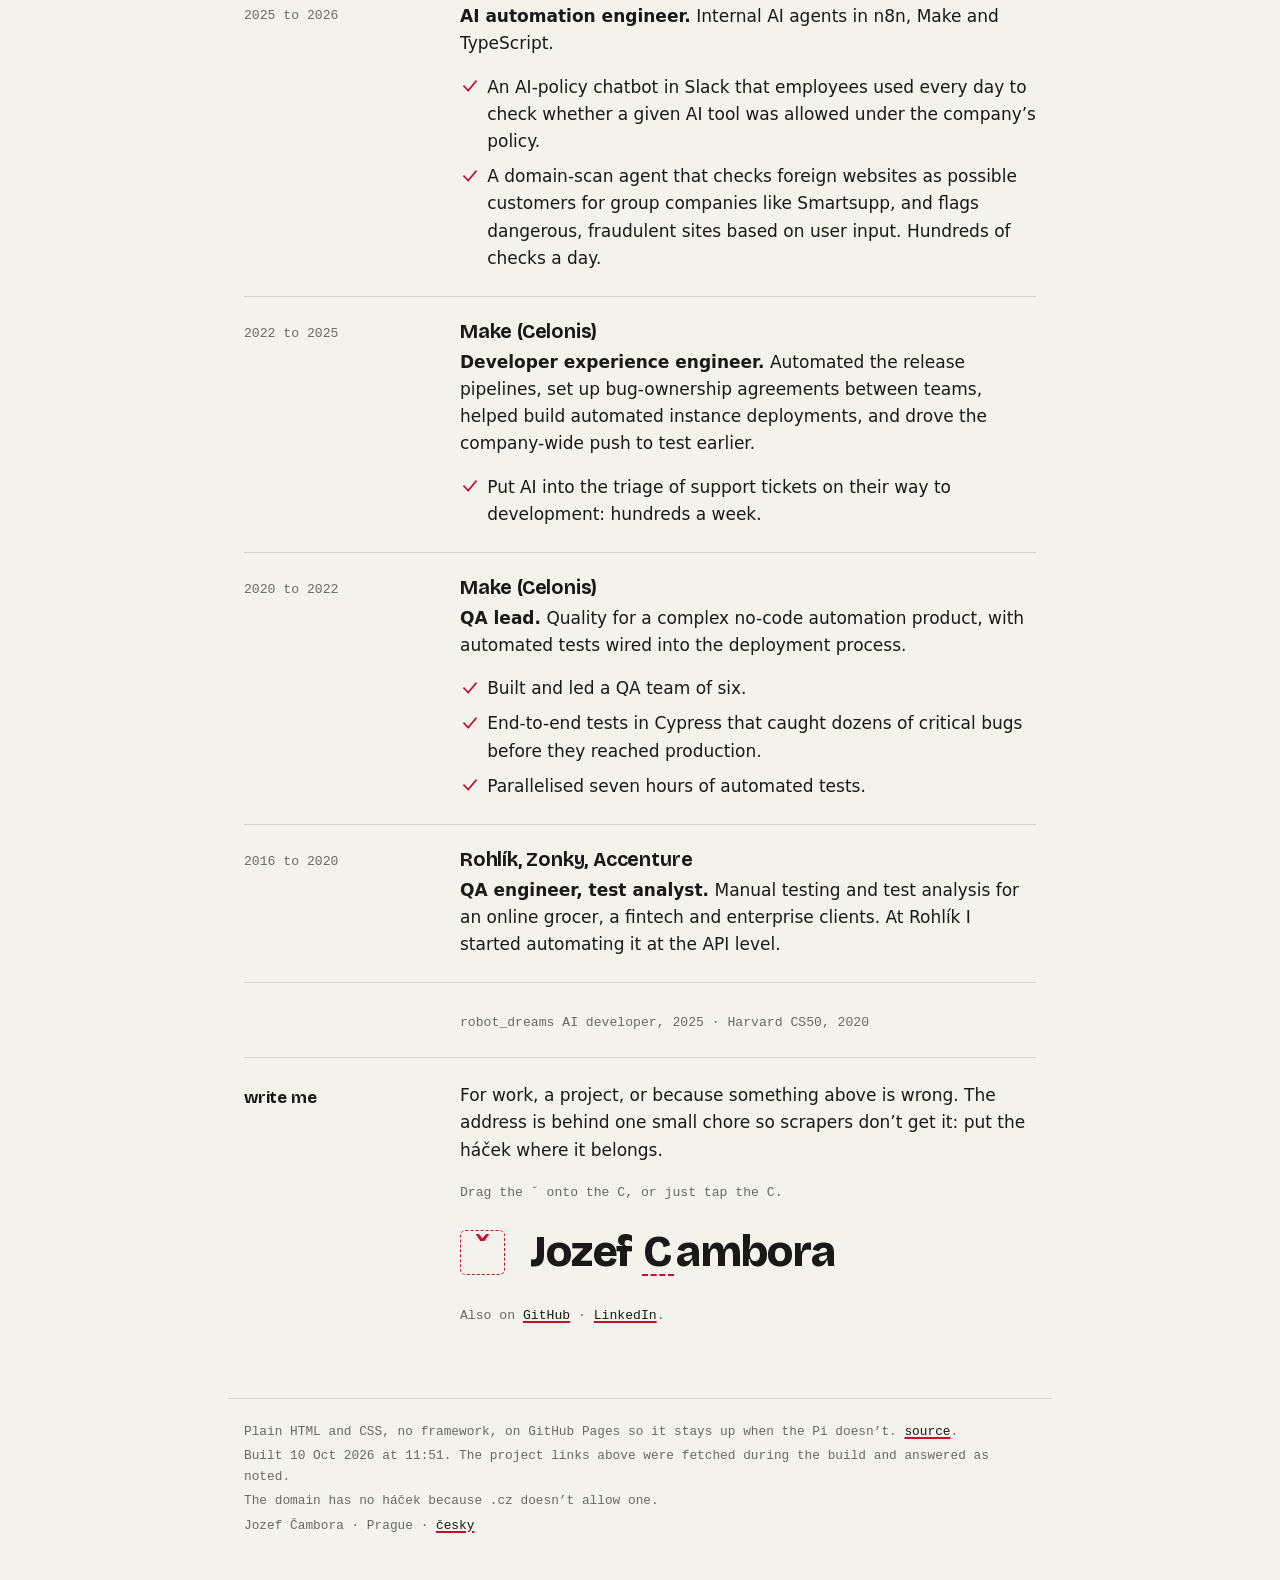
==== commit 8ace5329: "Merge branch 'results-preview'" ====
--- a/docs/index.html
+++ b/docs/index.html
@@ -182,7 +182,7 @@
 
 <footer class="bottom">
   <p>Plain HTML and CSS, no framework, on GitHub Pages so it stays up when the Pi doesn’t. <a href="https://github.com/jozso39/cambora.cz">source</a>.</p>
-  <p>Built 10 Oct 2026 at 11:49. The project links above were fetched during the build and answered as noted.</p>
+  <p>Built 10 Oct 2026 at 11:51. The project links above were fetched during the build and answered as noted.</p>
   <p>The domain has no háček because .cz doesn’t allow one.</p>
   <p>Jozef Čambora · Prague · <a href="./cs/" hreflang="cs" lang="cs">česky</a></p>
 </footer>
--- a/docs/style.css
+++ b/docs/style.css
@@ -126,7 +126,6 @@
 .ch .over { position: absolute; left: 0; top: 0; color: var(--ink); }
 .role { color: var(--ink-2); margin-bottom: 1.7rem; }
 .intro { max-width: var(--measure); font-size: 1.07rem; }
-.intro em { font-style: italic; text-decoration: underline; text-decoration-color: var(--red); text-decoration-thickness: 1.5px; text-underline-offset: 0.18em; }
 .links { margin-top: 1.3rem; }
 .photo {
   float: right;
@@ -163,6 +162,22 @@
 .body .meta { margin-top: 0.35rem; }
 .lead { color: var(--ink-2); }
 .rolename { font-weight: 600; }
+
+/* Results: a red-pen tick, the same red as the háček. A teacher's mark for
+   "this one is right", drawn in CSS so it does not depend on a font glyph. */
+.results { list-style: none; margin: 0.75rem 0 0; padding: 0; }
+.results li { position: relative; padding-left: 1.7rem; margin-bottom: 0.5rem; }
+.results li:last-child { margin-bottom: 0; }
+.results li::before {
+  content: "";
+  position: absolute;
+  left: 0.2rem; top: 0.38em;
+  width: 0.72rem; height: 0.36rem;
+  border-left: 2.5px solid var(--red);
+  border-bottom: 2.5px solid var(--red);
+  border-bottom-left-radius: 1px;
+  transform: rotate(-50deg) skewX(-6deg);
+}
 
 @media (min-width: 860px) {
   .row { grid-template-columns: var(--gutter) minmax(0, var(--measure)); }
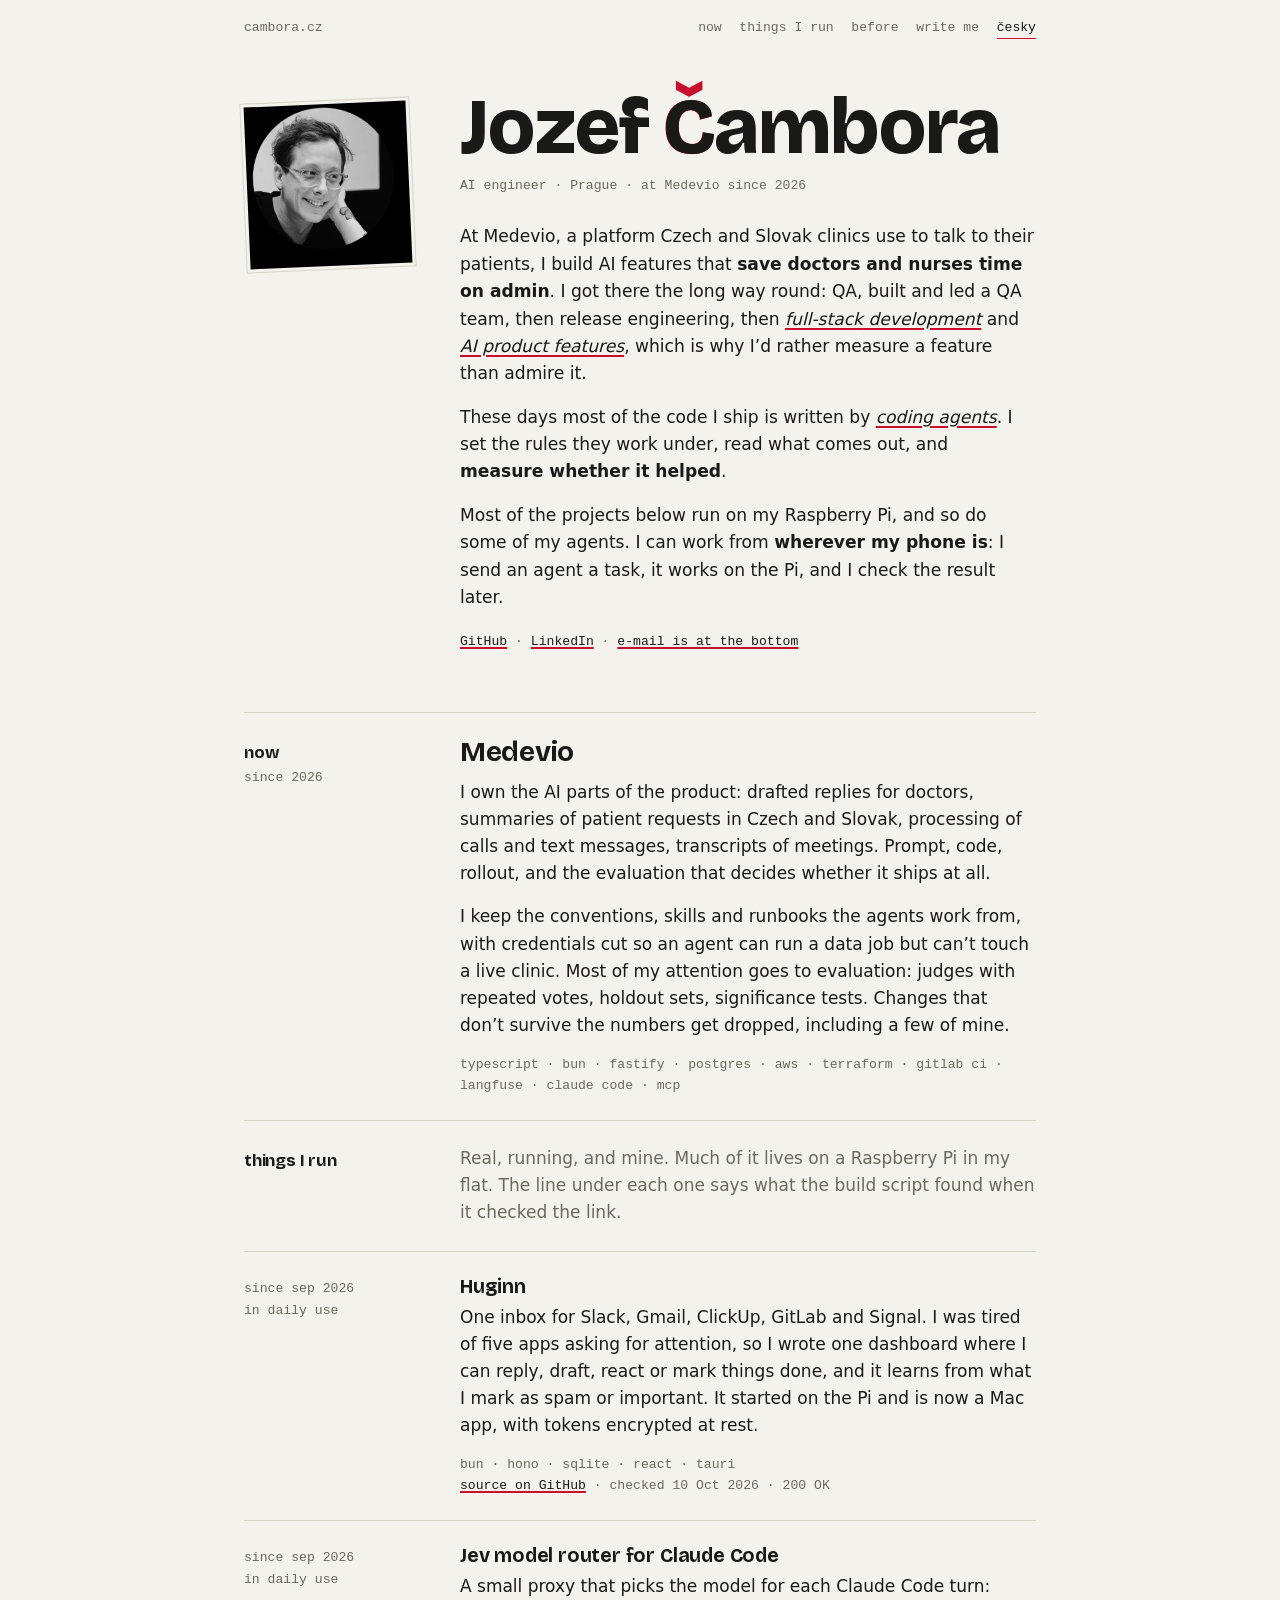
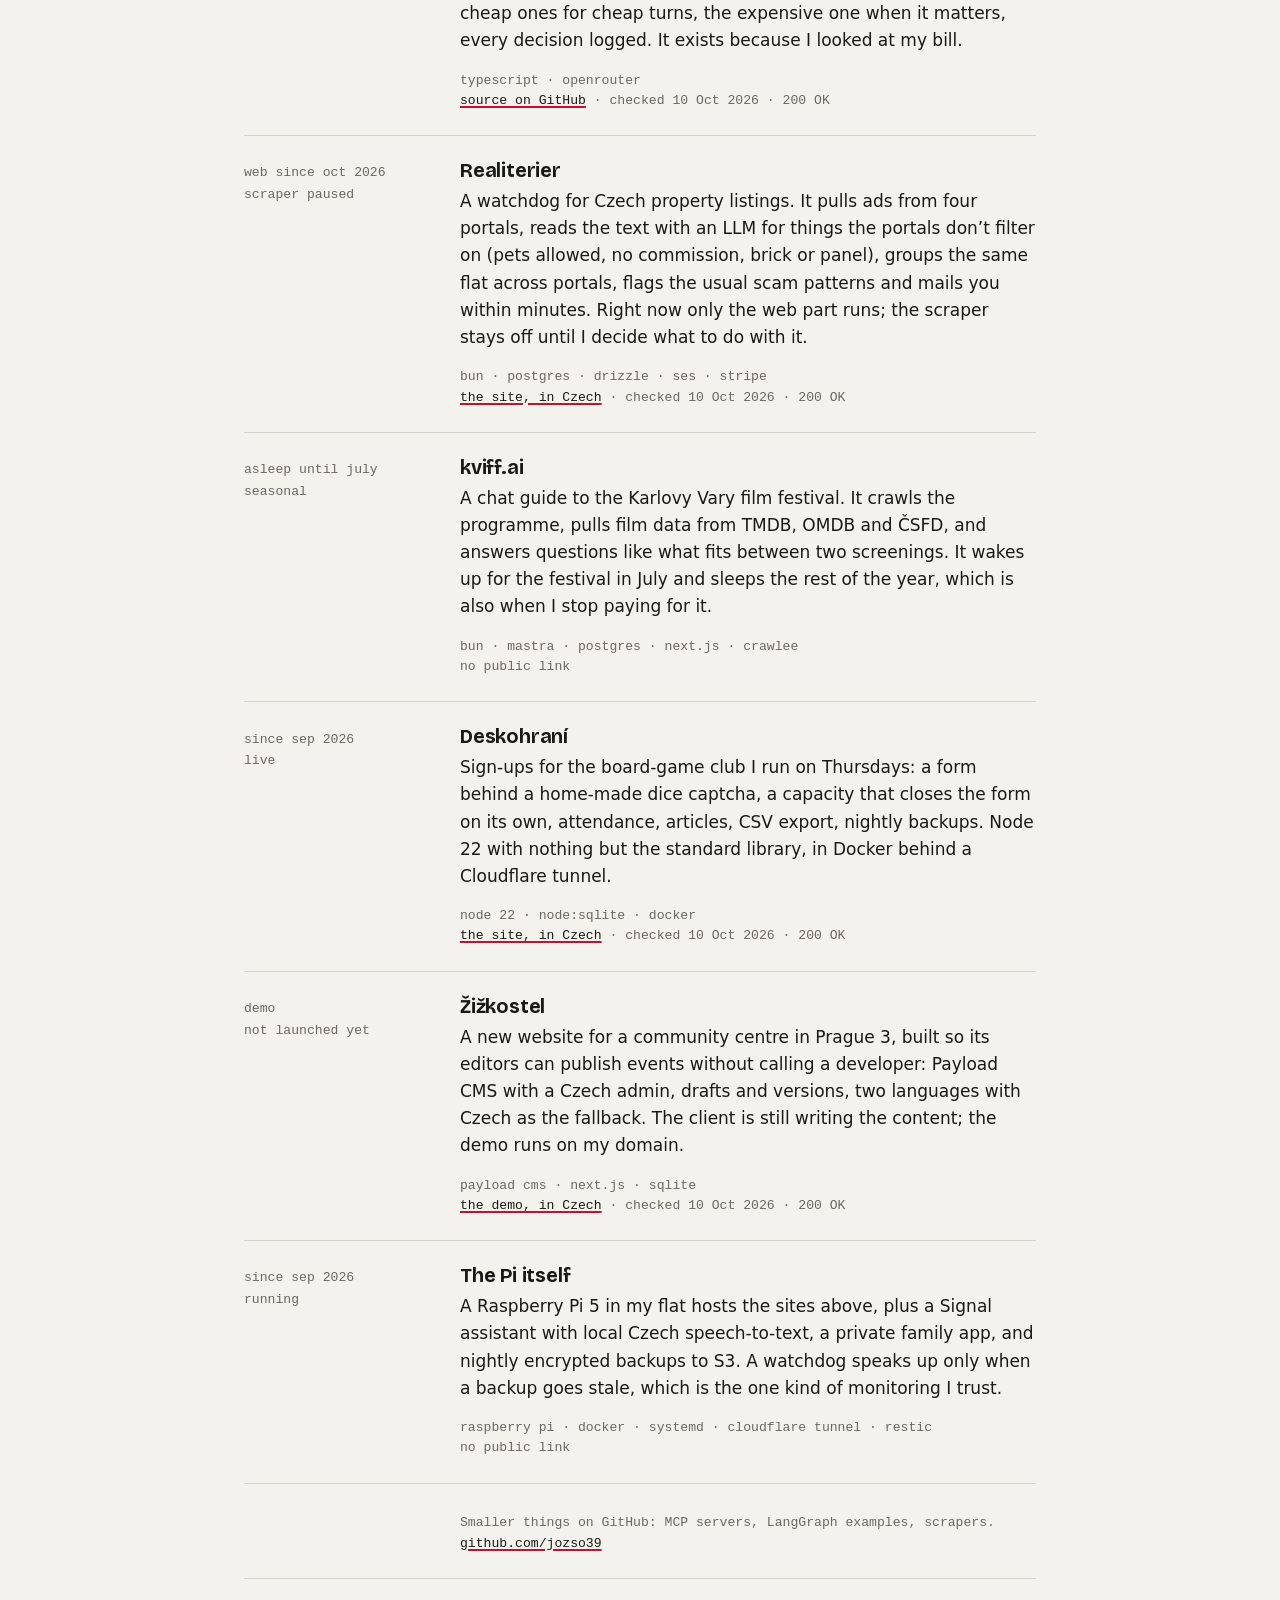
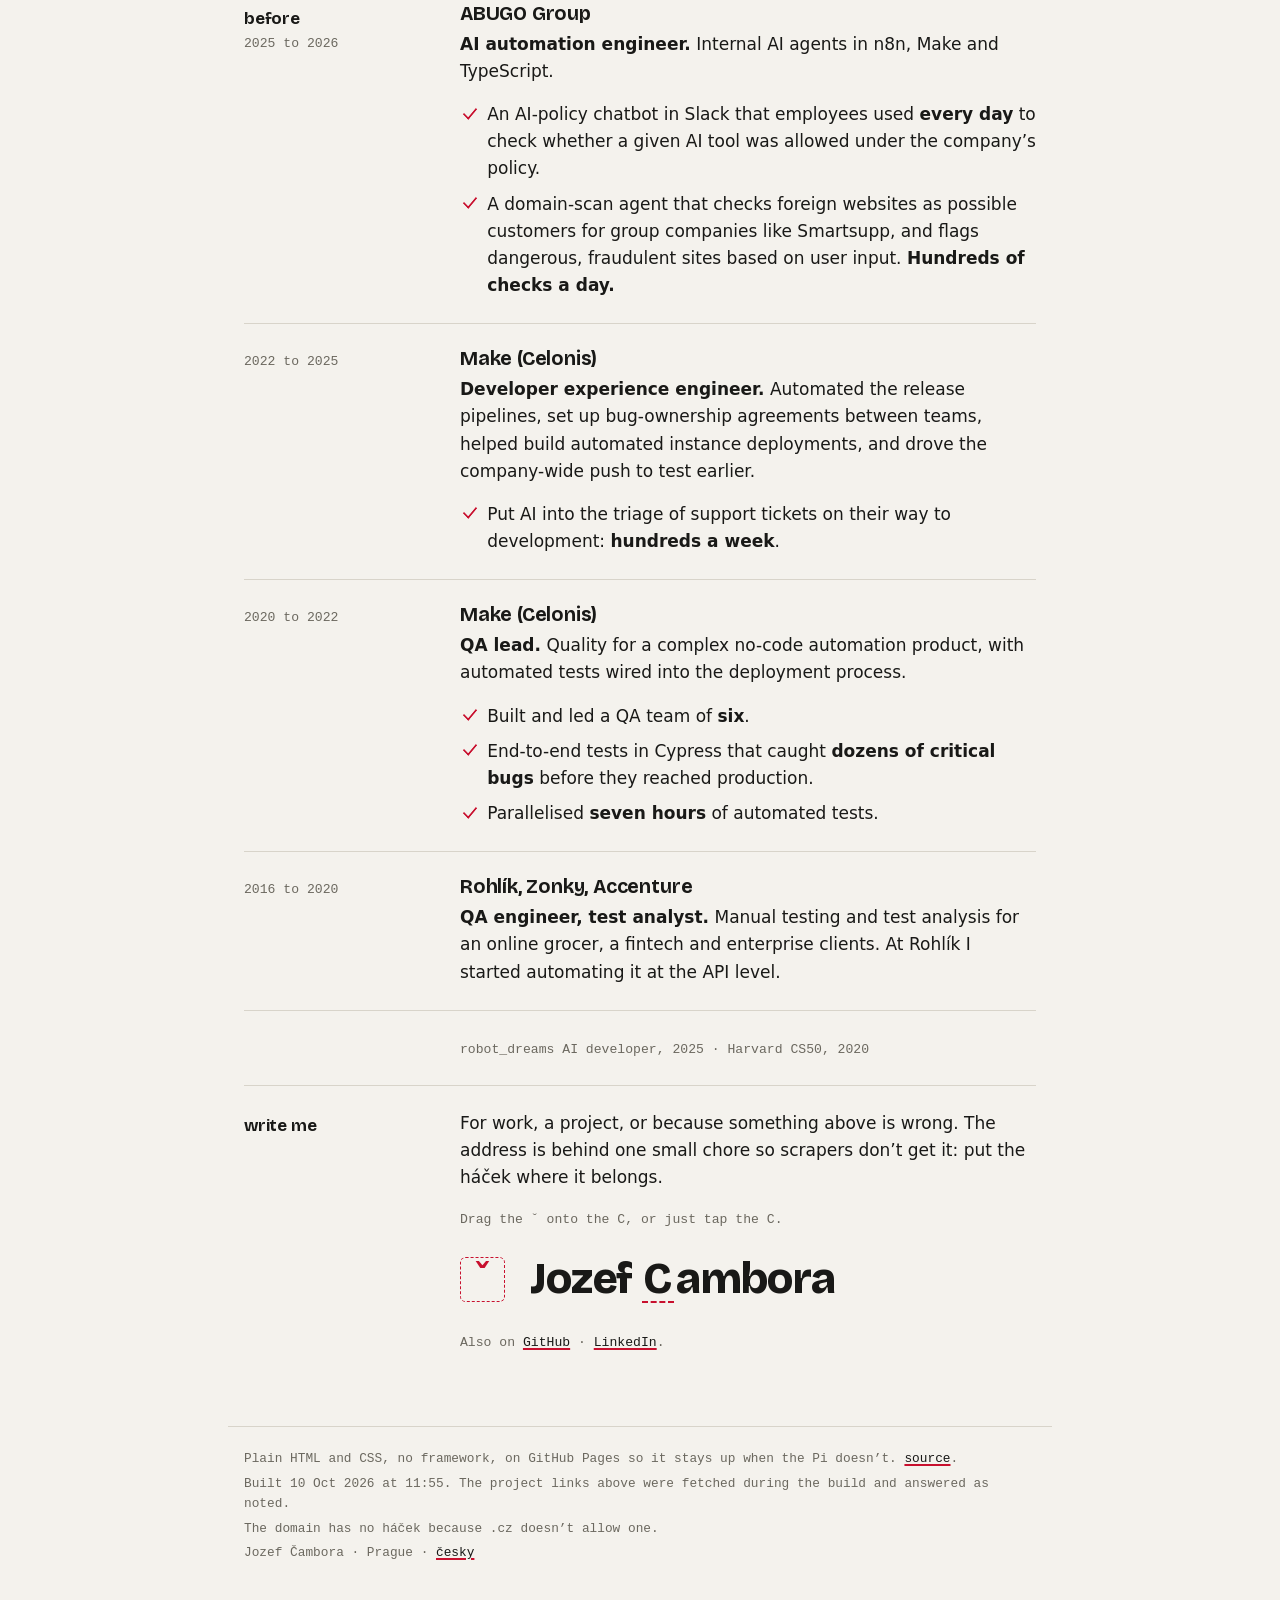
==== commit e04efe11: "Emphasis back: red-underlined italics for the career path, bold for the point Bold also marks the me" ====
--- a/docs/index.html
+++ b/docs/index.html
@@ -41,9 +41,9 @@
     <img class="photo" src="./jozef.jpg" width="480" height="480" alt="Jozef Čambora" fetchpriority="high">
     <h1 aria-label="Jozef Čambora"><span aria-hidden="true">Jozef <span class="nw"><span class="ch"><span class="under">Č</span><span class="over">C</span></span>ambora</span></span></h1>
     <p class="role">AI engineer · Prague · at Medevio since 2026</p>
-    <p class="intro">At Medevio, a platform Czech and Slovak clinics use to talk to their patients, I build AI features that save doctors and nurses time on admin. I got there the long way round: QA, built and led a QA team, then release engineering, then full-stack development and AI product features, which is why I’d rather measure a feature than admire it.</p>
-    <p class="intro">These days most of the code I ship is written by coding agents. I set the rules they work under, read what comes out, and measure whether it helped.</p>
-    <p class="intro">Most of the projects below run on my Raspberry Pi, and so do some of my agents. I can work from wherever my phone is: I send an agent a task, it works on the Pi, and I check the result later.</p>
+    <p class="intro">At Medevio, a platform Czech and Slovak clinics use to talk to their patients, I build AI features that <strong>save doctors and nurses time on admin</strong>. I got there the long way round: QA, built and led a QA team, then release engineering, then <em><span class="nw">full-stack</span> development</em> and <em>AI product features</em>, which is why I’d rather measure a feature than admire it.</p>
+    <p class="intro">These days most of the code I ship is written by <em>coding agents</em>. I set the rules they work under, read what comes out, and <strong>measure whether it helped</strong>.</p>
+    <p class="intro">Most of the projects below run on my Raspberry Pi, and so do some of my agents. I can work from <strong>wherever my phone is</strong>: I send an agent a task, it works on the Pi, and I check the result later.</p>
     <p class="meta links"><a href="https://github.com/jozso39">GitHub</a> · <a href="https://www.linkedin.com/in/jozef-cambora">LinkedIn</a> · <a href="#contact">e-mail is at the bottom</a></p>
   </section>
 
@@ -128,7 +128,7 @@
     <div class="body">
       <h3>ABUGO Group</h3>
       <p><span class="rolename">AI automation engineer.</span> Internal AI agents in n8n, Make and TypeScript.</p>
-      <ul class="results" aria-label="Results"><li>An AI-policy chatbot in Slack that employees used every day to check whether a given AI tool was allowed under the company’s policy.</li><li>A domain-scan agent that checks foreign websites as possible customers for group companies like Smartsupp, and flags dangerous, fraudulent sites based on user input. Hundreds of checks a day.</li></ul>
+      <ul class="results" aria-label="Results"><li>An AI-policy chatbot in Slack that employees used <strong>every day</strong> to check whether a given AI tool was allowed under the company’s policy.</li><li>A domain-scan agent that checks foreign websites as possible customers for group companies like Smartsupp, and flags dangerous, fraudulent sites based on user input. <strong>Hundreds of checks a day.</strong></li></ul>
     </div>
   </section>
   <section class="row">
@@ -136,7 +136,7 @@
     <div class="body">
       <h3>Make (Celonis)</h3>
       <p><span class="rolename">Developer experience engineer.</span> Automated the release pipelines, set up bug-ownership agreements between teams, helped build automated instance deployments, and drove the company-wide push to test earlier.</p>
-      <ul class="results" aria-label="Results"><li>Put AI into the triage of support tickets on their way to development: hundreds a week.</li></ul>
+      <ul class="results" aria-label="Results"><li>Put AI into the triage of support tickets on their way to development: <strong>hundreds a week</strong>.</li></ul>
     </div>
   </section>
   <section class="row">
@@ -144,7 +144,7 @@
     <div class="body">
       <h3>Make (Celonis)</h3>
       <p><span class="rolename">QA lead.</span> Quality for a complex no-code automation product, with automated tests wired into the deployment process.</p>
-      <ul class="results" aria-label="Results"><li>Built and led a QA team of six.</li><li>End-to-end tests in Cypress that caught dozens of critical bugs before they reached production.</li><li>Parallelised seven hours of automated tests.</li></ul>
+      <ul class="results" aria-label="Results"><li>Built and led a QA team of <strong>six</strong>.</li><li>End-to-end tests in Cypress that caught <strong>dozens of critical bugs</strong> before they reached production.</li><li>Parallelised <strong>seven hours</strong> of automated tests.</li></ul>
     </div>
   </section>
   <section class="row">
@@ -182,7 +182,7 @@
 
 <footer class="bottom">
   <p>Plain HTML and CSS, no framework, on GitHub Pages so it stays up when the Pi doesn’t. <a href="https://github.com/jozso39/cambora.cz">source</a>.</p>
-  <p>Built 10 Oct 2026 at 11:51. The project links above were fetched during the build and answered as noted.</p>
+  <p>Built 10 Oct 2026 at 11:55. The project links above were fetched during the build and answered as noted.</p>
   <p>The domain has no háček because .cz doesn’t allow one.</p>
   <p>Jozef Čambora · Prague · <a href="./cs/" hreflang="cs" lang="cs">česky</a></p>
 </footer>
--- a/docs/style.css
+++ b/docs/style.css
@@ -126,6 +126,10 @@
 .ch .over { position: absolute; left: 0; top: 0; color: var(--ink); }
 .role { color: var(--ink-2); margin-bottom: 1.7rem; }
 .intro { max-width: var(--measure); font-size: 1.07rem; }
+/* Emphasis, used sparingly: italics with the háček-red underline for the
+   career path, bold for the point of a sentence and for numbers in results. */
+.intro em { font-style: italic; text-decoration: underline; text-decoration-color: var(--red); text-decoration-thickness: 1.5px; text-underline-offset: 0.18em; }
+.intro strong, .results strong { font-weight: 650; }
 .links { margin-top: 1.3rem; }
 .photo {
   float: right;
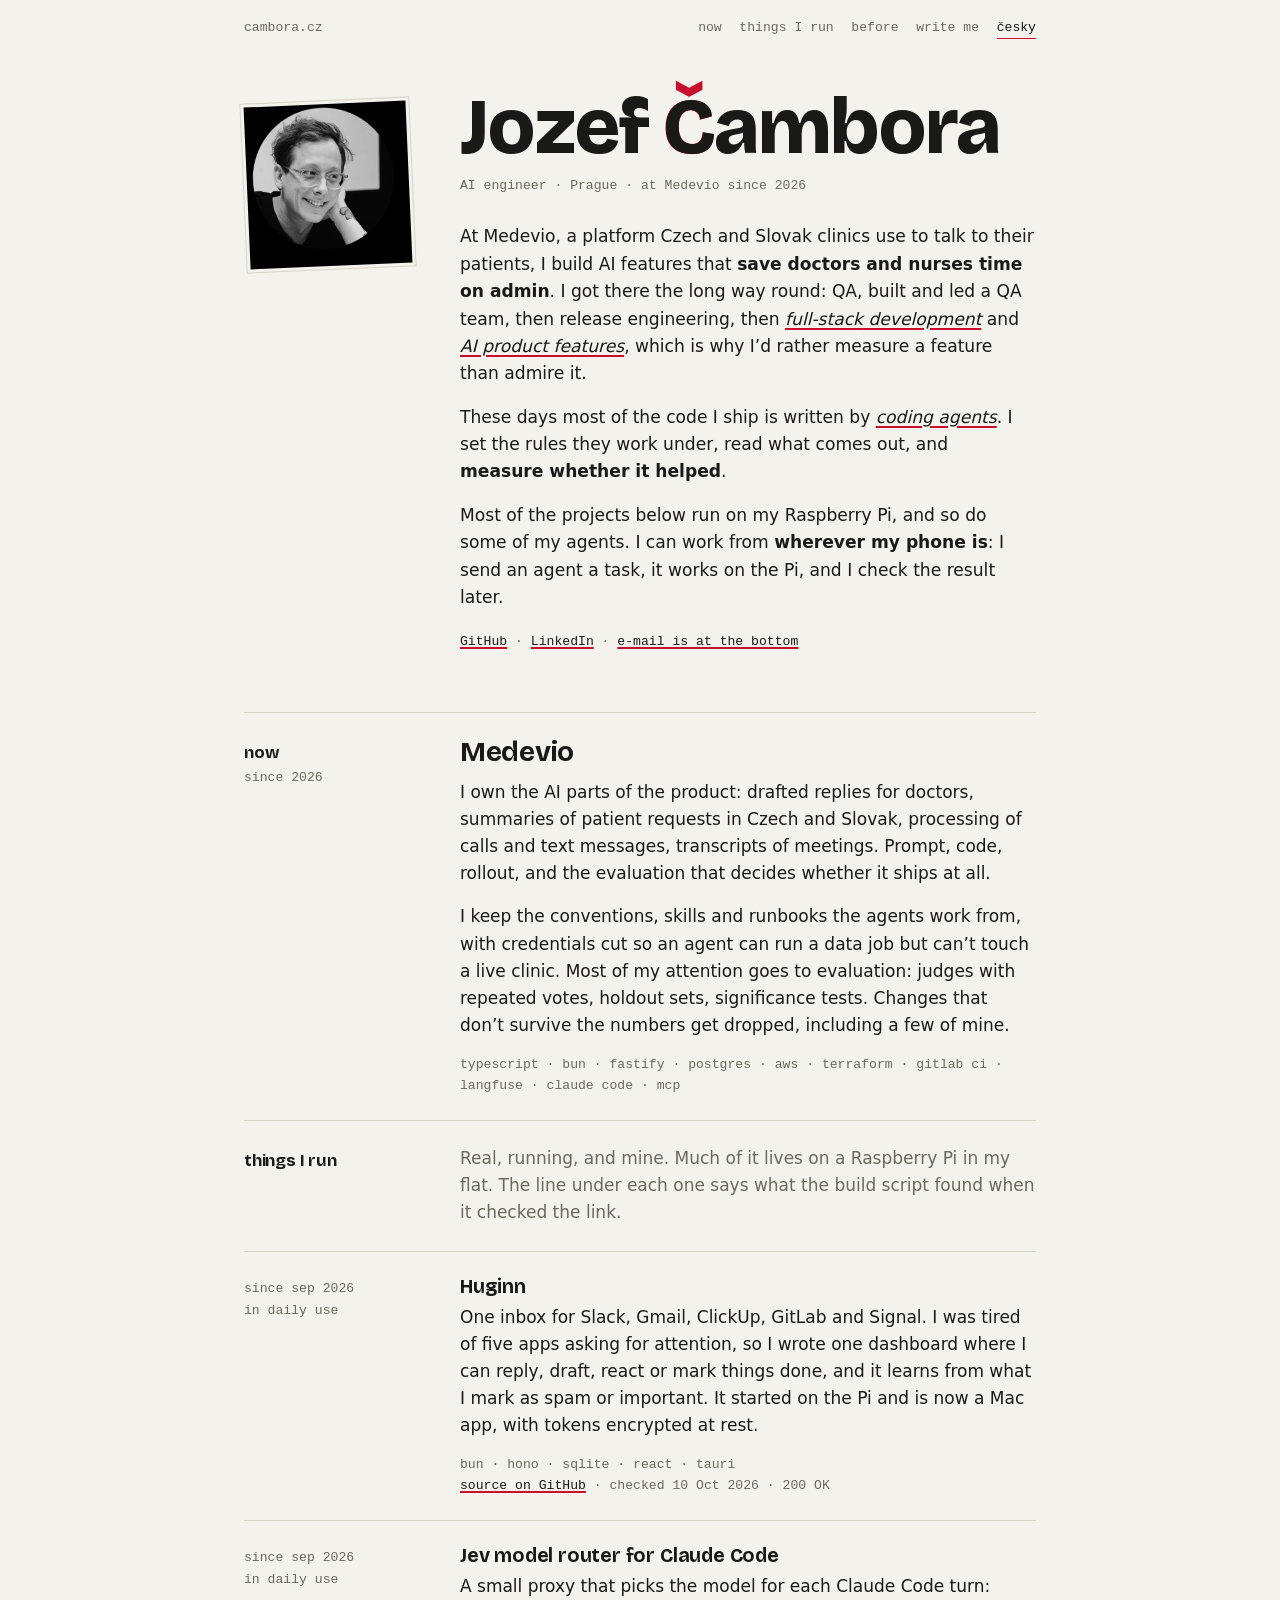
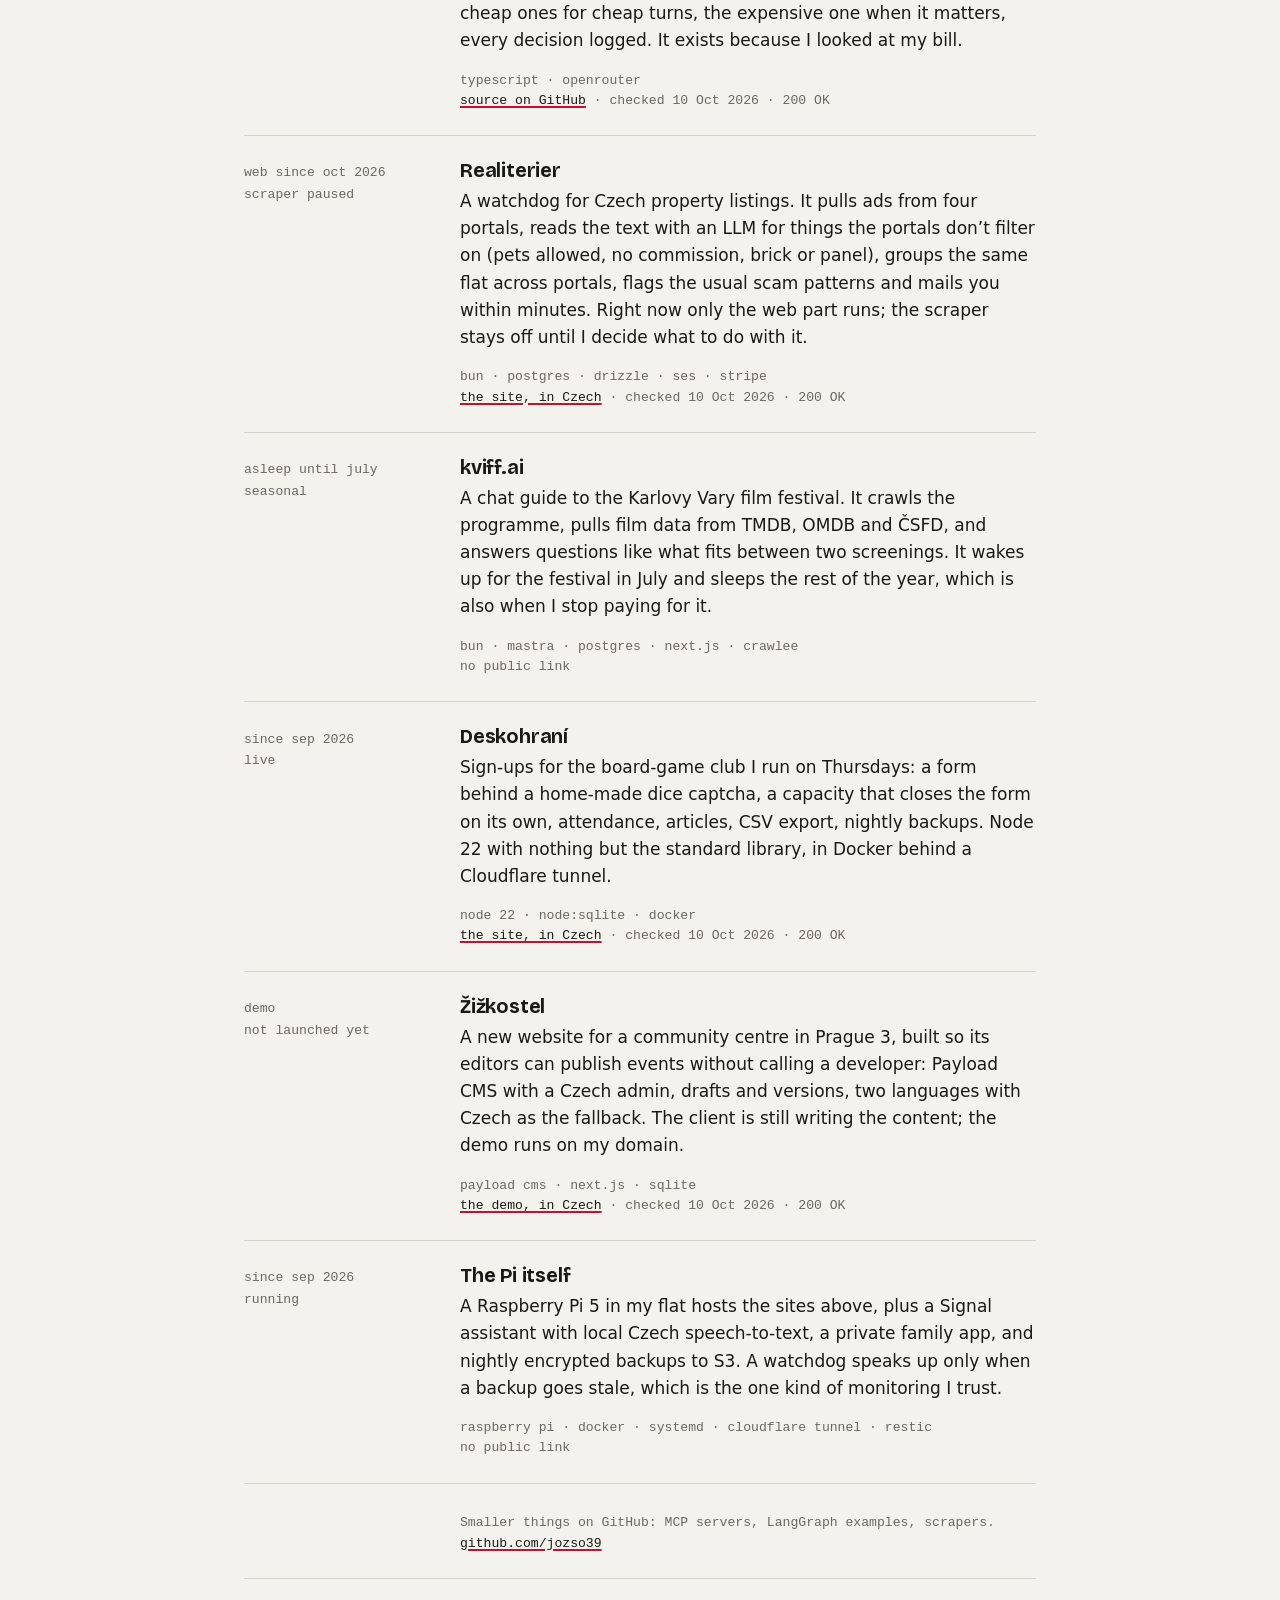
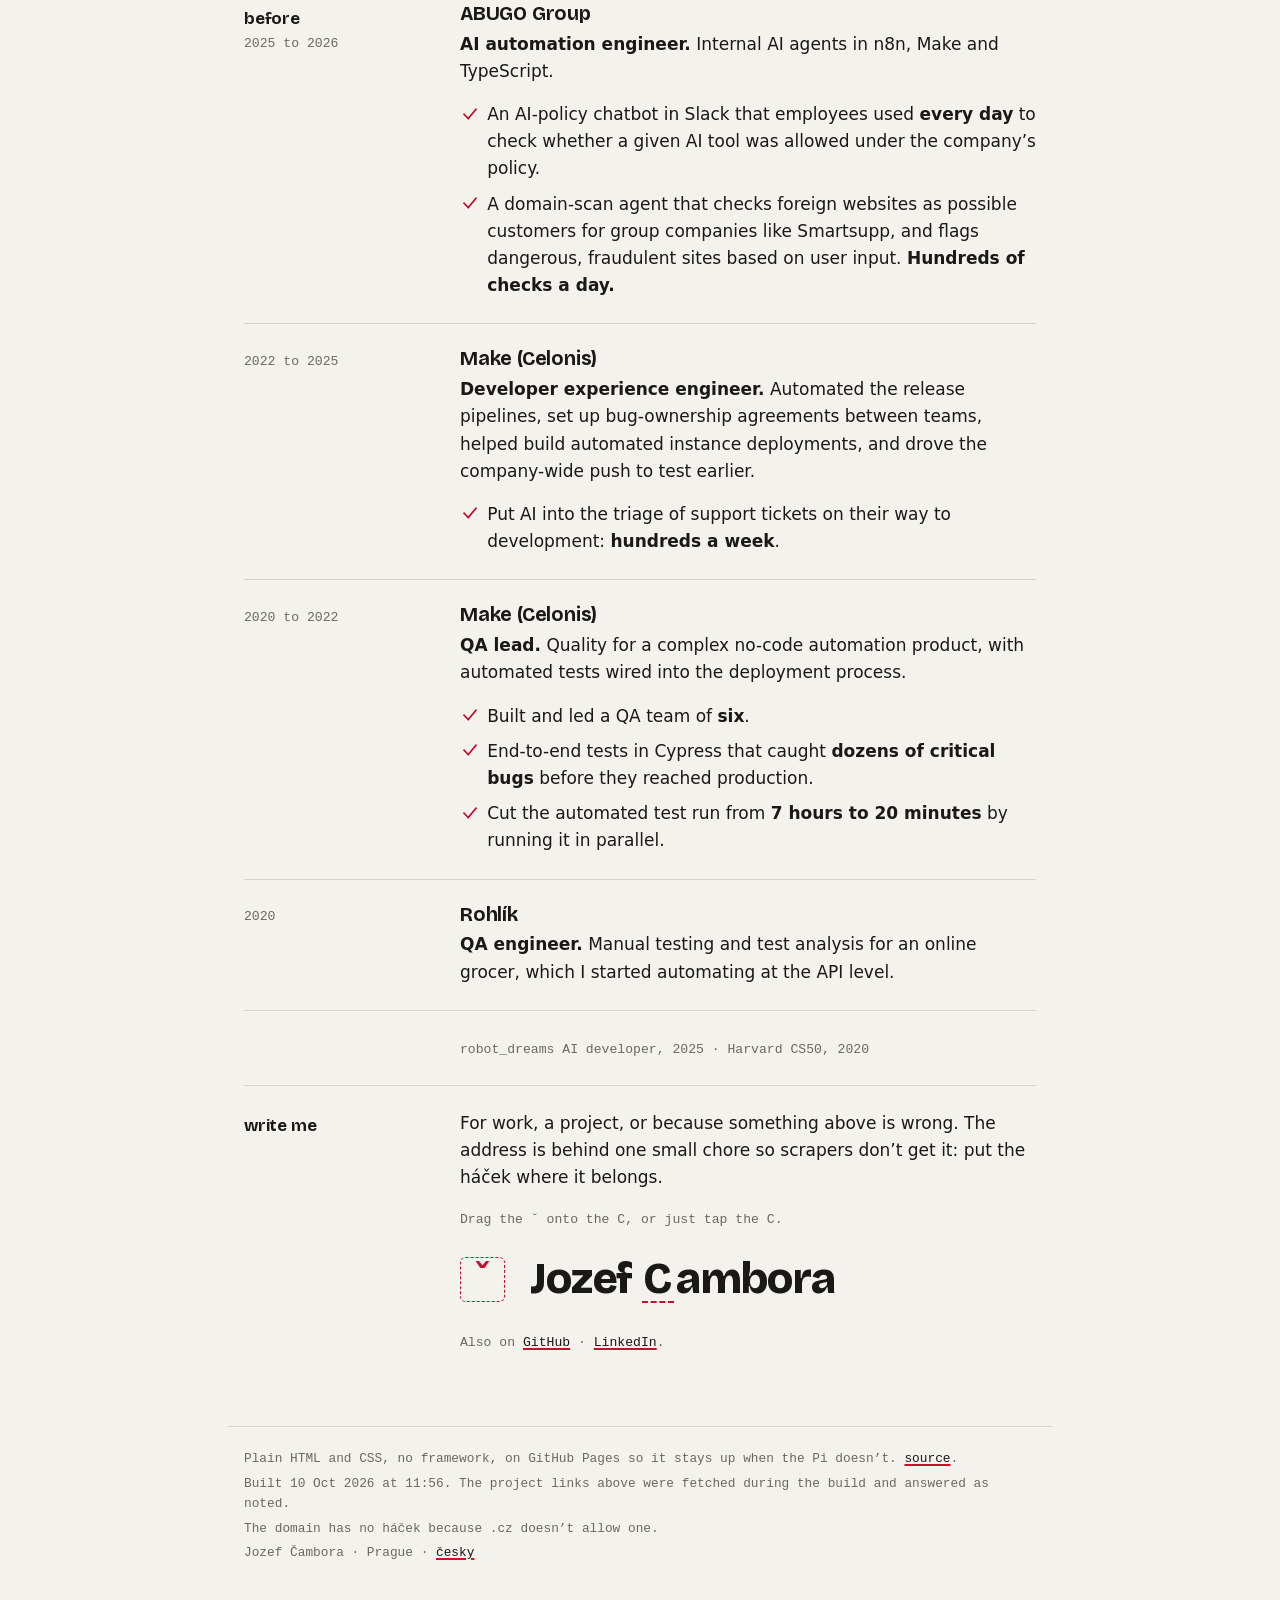
==== commit adbcaff6: "Results: tests from 7 hours to 20 minutes; drop Zonky and Accenture Co-Authored-By: Claude Opus 5.5 " ====
--- a/docs/index.html
+++ b/docs/index.html
@@ -144,14 +144,14 @@
     <div class="body">
       <h3>Make (Celonis)</h3>
       <p><span class="rolename">QA lead.</span> Quality for a complex no-code automation product, with automated tests wired into the deployment process.</p>
-      <ul class="results" aria-label="Results"><li>Built and led a QA team of <strong>six</strong>.</li><li>End-to-end tests in Cypress that caught <strong>dozens of critical bugs</strong> before they reached production.</li><li>Parallelised <strong>seven hours</strong> of automated tests.</li></ul>
+      <ul class="results" aria-label="Results"><li>Built and led a QA team of <strong>six</strong>.</li><li>End-to-end tests in Cypress that caught <strong>dozens of critical bugs</strong> before they reached production.</li><li>Cut the automated test run from <strong>7 hours to 20 minutes</strong> by running it in parallel.</li></ul>
     </div>
   </section>
   <section class="row">
-    <aside class="gutter"><span>2016 to 2020</span></aside>
+    <aside class="gutter"><span>2020</span></aside>
     <div class="body">
-      <h3>Rohlík, Zonky, Accenture</h3>
-      <p><span class="rolename">QA engineer, test analyst.</span> Manual testing and test analysis for an online grocer, a fintech and enterprise clients. At Rohlík I started automating it at the API level.</p>
+      <h3>Rohlík</h3>
+      <p><span class="rolename">QA engineer.</span> Manual testing and test analysis for an online grocer, which I started automating at the API level.</p>
     </div>
   </section>
   <section class="row">
@@ -182,7 +182,7 @@
 
 <footer class="bottom">
   <p>Plain HTML and CSS, no framework, on GitHub Pages so it stays up when the Pi doesn’t. <a href="https://github.com/jozso39/cambora.cz">source</a>.</p>
-  <p>Built 10 Oct 2026 at 11:55. The project links above were fetched during the build and answered as noted.</p>
+  <p>Built 10 Oct 2026 at 11:56. The project links above were fetched during the build and answered as noted.</p>
   <p>The domain has no háček because .cz doesn’t allow one.</p>
   <p>Jozef Čambora · Prague · <a href="./cs/" hreflang="cs" lang="cs">česky</a></p>
 </footer>
